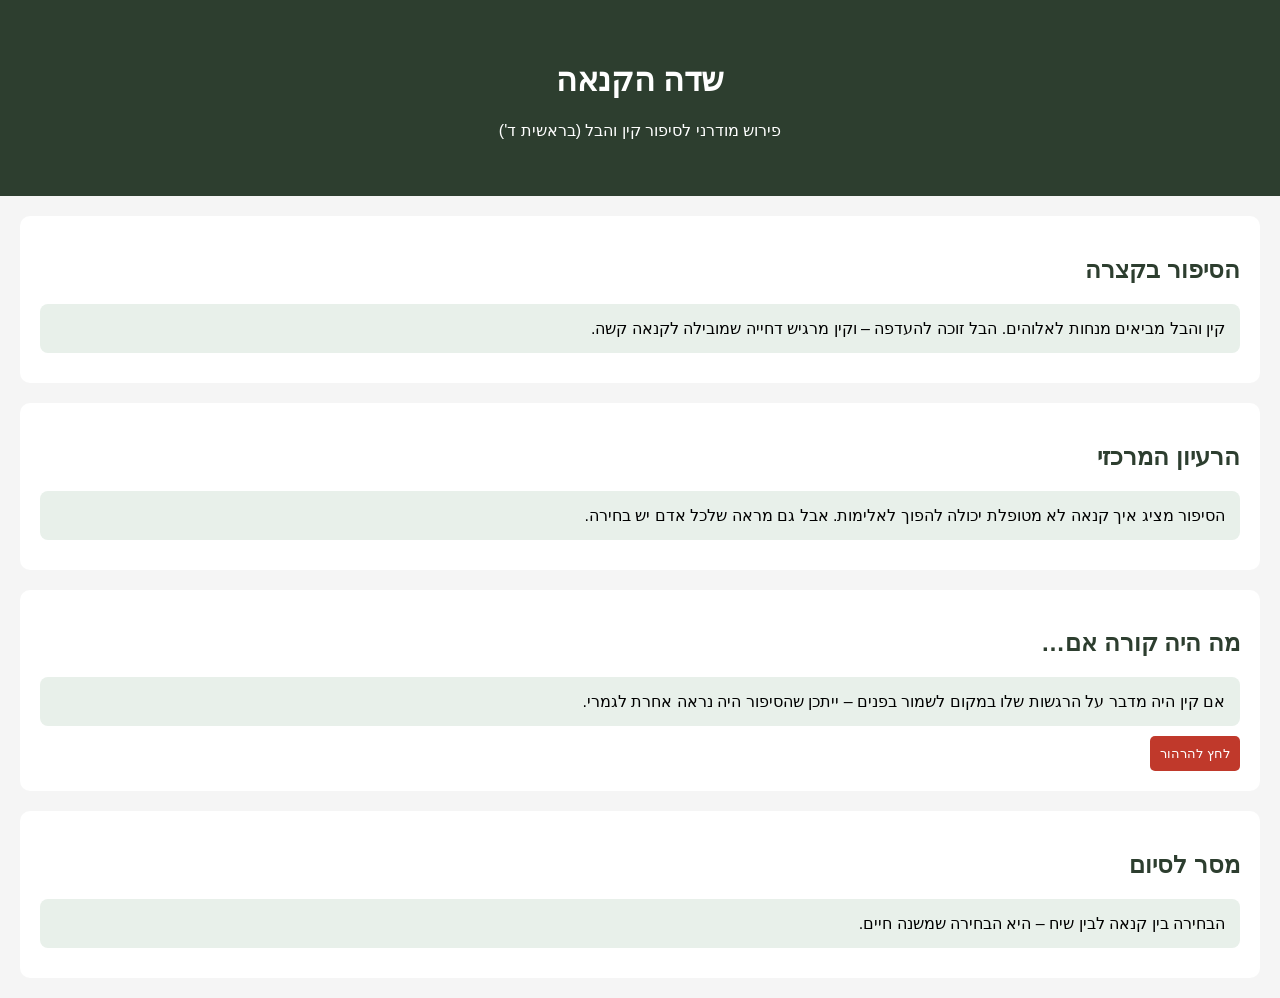
==== index.html @ 6ddc73ed "Updated index.html" ====
<!DOCTYPE html>
<html lang="he">
<head>
<meta charset="UTF-8">
<title>שדה הקנאה – קין והבל</title>

<style>
body {
    font-family: Arial;
    direction: rtl;
    margin: 0;
    background: #f5f5f5;
}

header {
    background: #2d3e2f;
    color: white;
    padding: 40px;
    text-align: center;
}

section {
    padding: 20px;
    margin: 20px;
    background: white;
    border-radius: 10px;
}

h2 {
    color: #2d3e2f;
}

.card {
    background: #e8f0ea;
    padding: 15px;
    margin: 10px 0;
    border-radius: 8px;
}

button {
    background: #c0392b;
    color: white;
    border: none;
    padding: 10px;
    cursor: pointer;
    border-radius: 5px;
}

button:hover {
    background: #922b21;
}
</style>

</head>

<body>

<header>
<h1>שדה הקנאה</h1>
<p>פירוש מודרני לסיפור קין והבל (בראשית ד')</p>
</header>

<section>
<h2>הסיפור בקצרה</h2>
<div class="card">
קין והבל מביאים מנחות לאלוהים.  
הבל זוכה להעדפה – וקין מרגיש דחייה שמובילה לקנאה קשה.
</div>
</section>

<section>
<h2>הרעיון המרכזי</h2>
<div class="card">
הסיפור מציג איך קנאה לא מטופלת יכולה להפוך לאלימות.  
אבל גם מראה שלכל אדם יש בחירה.
</div>
</section>

<section>
<h2>מה היה קורה אם…</h2>
<div class="card">
אם קין היה מדבר על הרגשות שלו במקום לשמור בפנים –  
ייתכן שהסיפור היה נראה אחרת לגמרי.
</div>

<button onclick="alert('לפעמים שינוי קטן ברגש משנה גורל שלם')">
לחץ להרהור
</button>
</section>

<section>
<h2>מסר לסיום</h2>
<div class="card">
הבחירה בין קנאה לבין שיח – היא הבחירה שמשנה חיים.
</div>
</section>

</body>
</html>
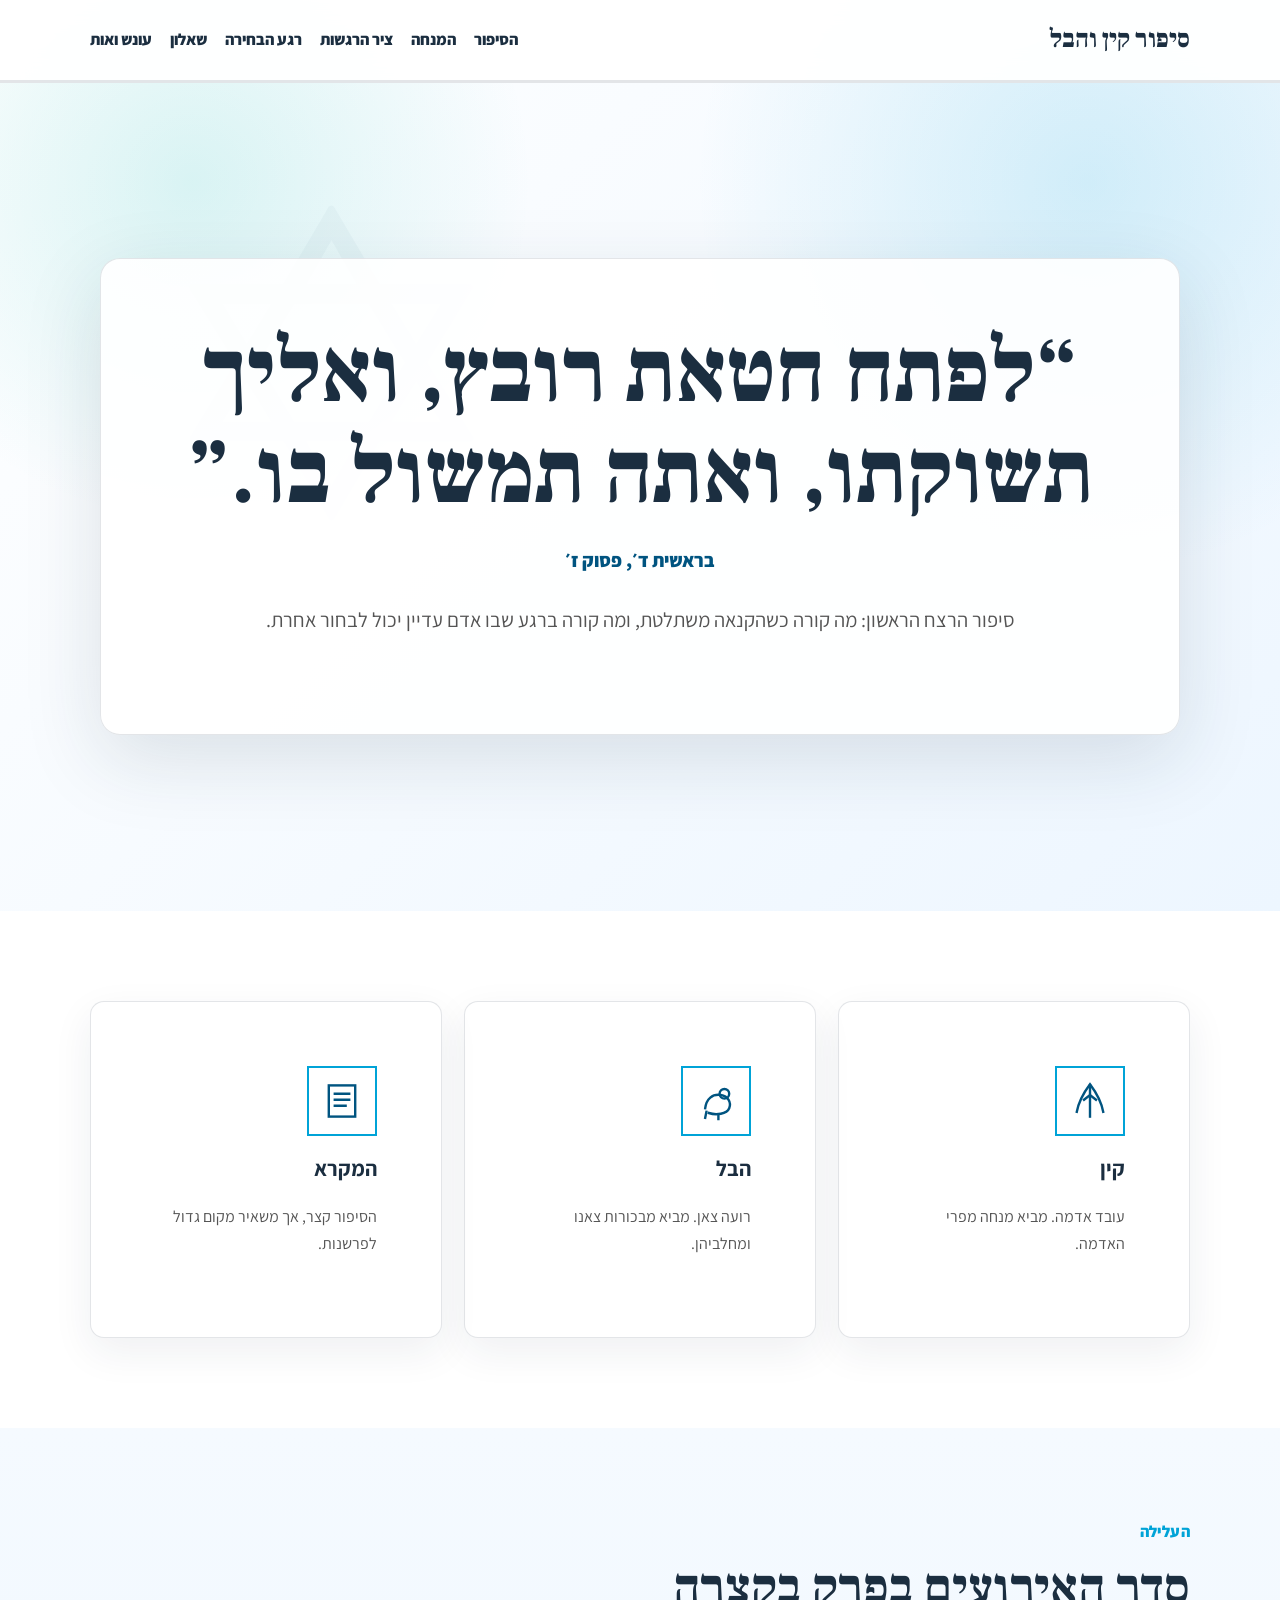
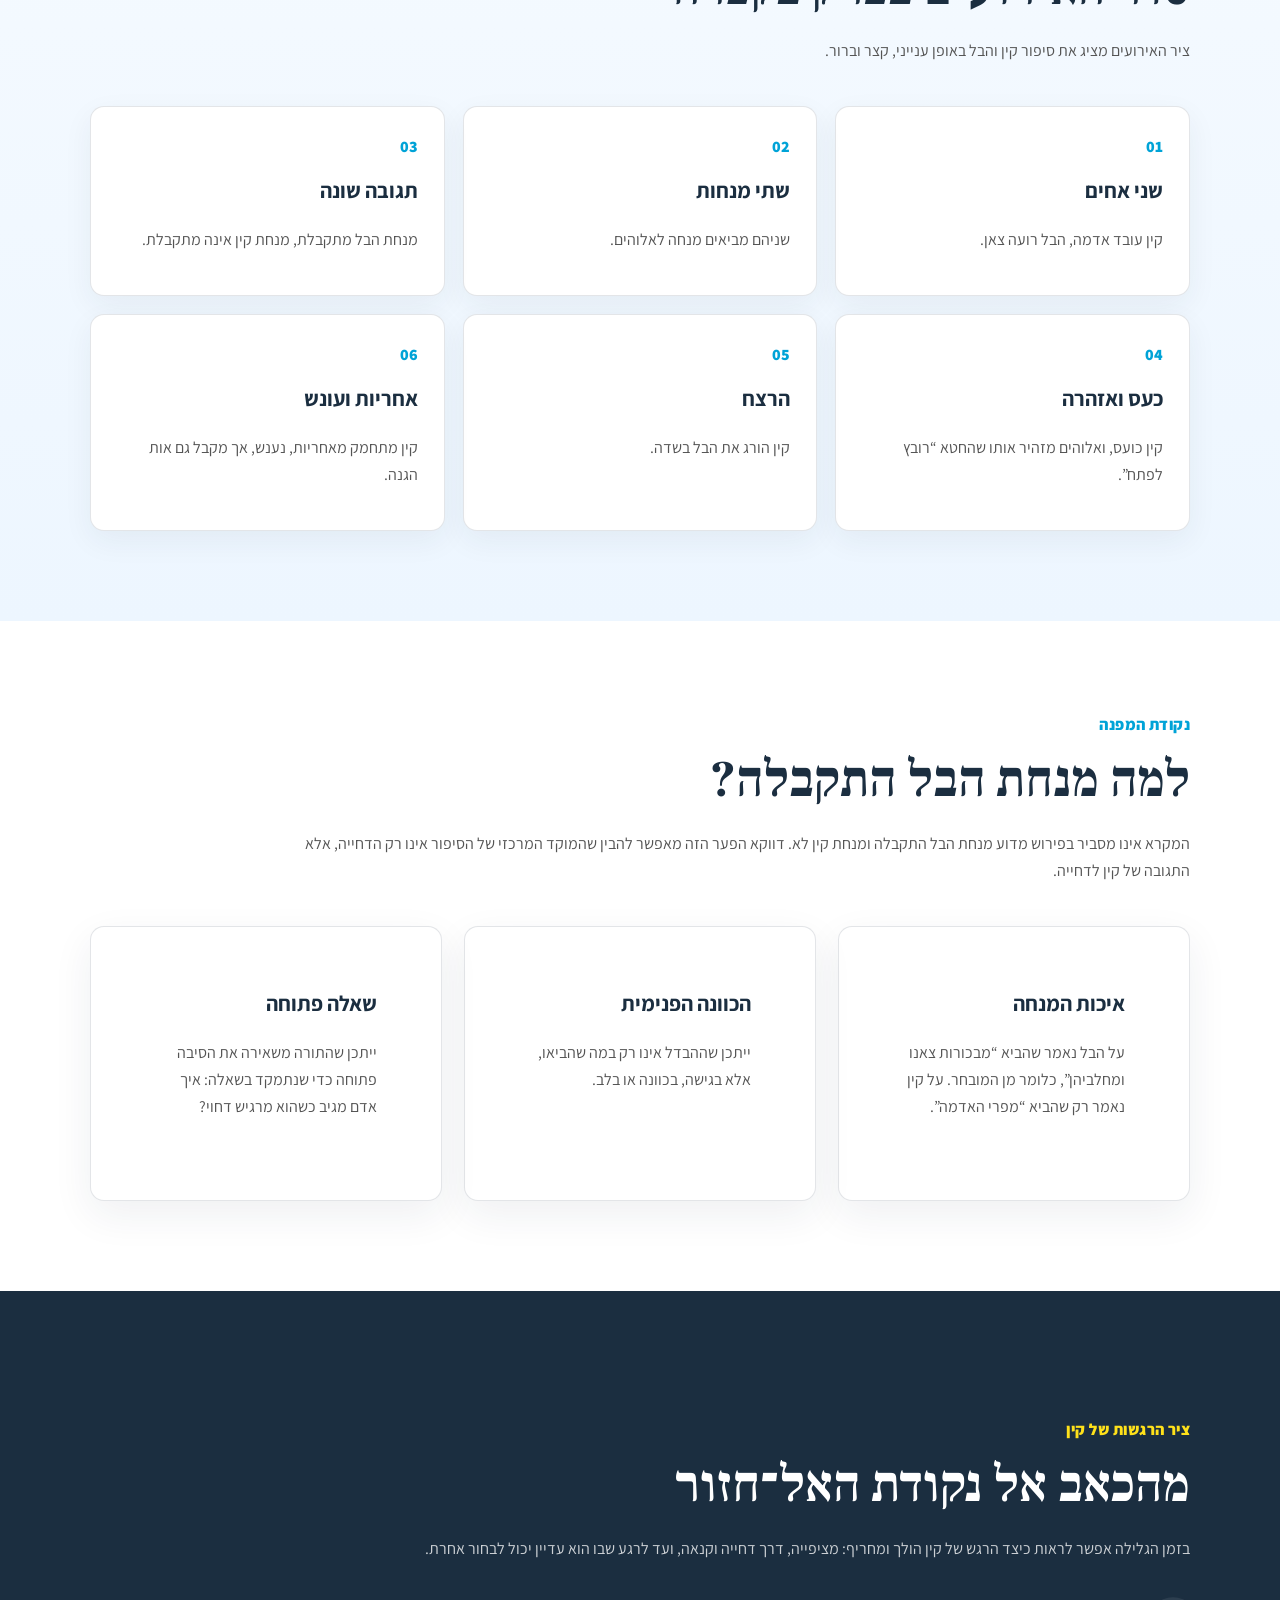
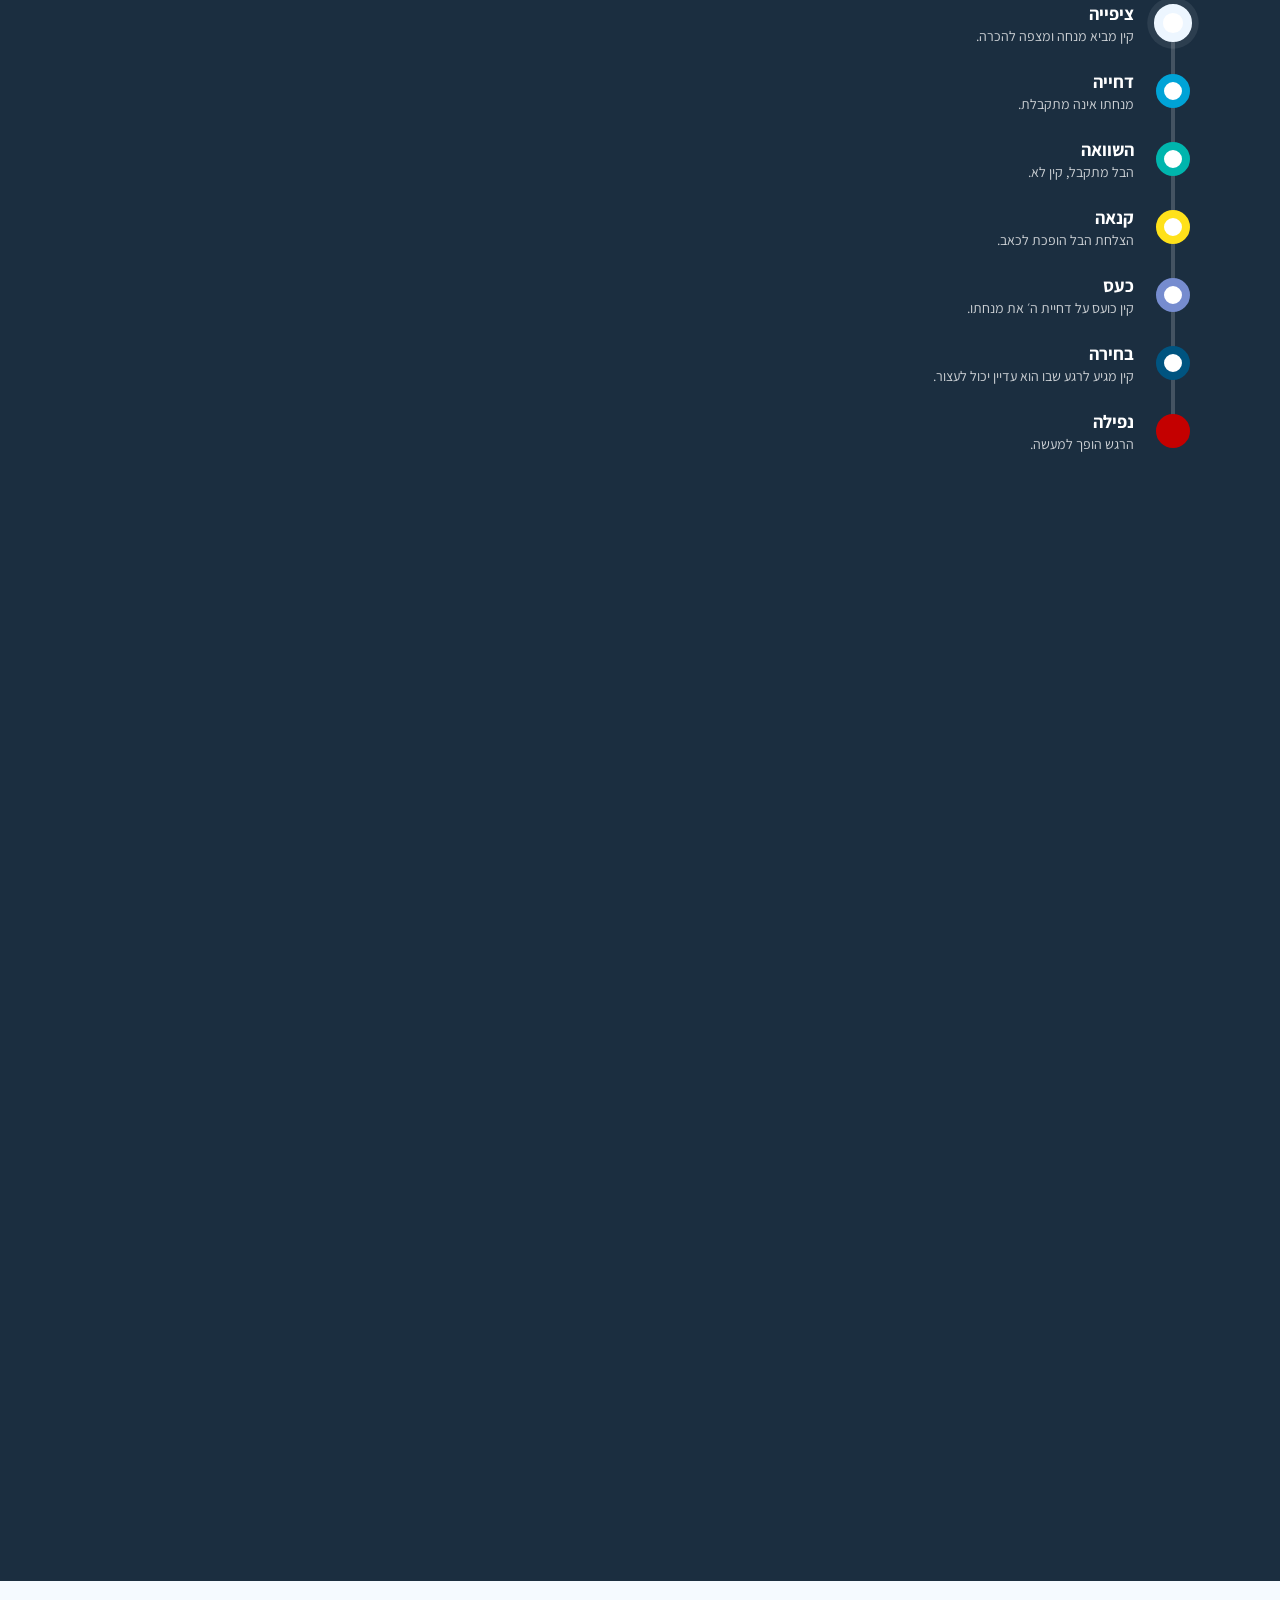
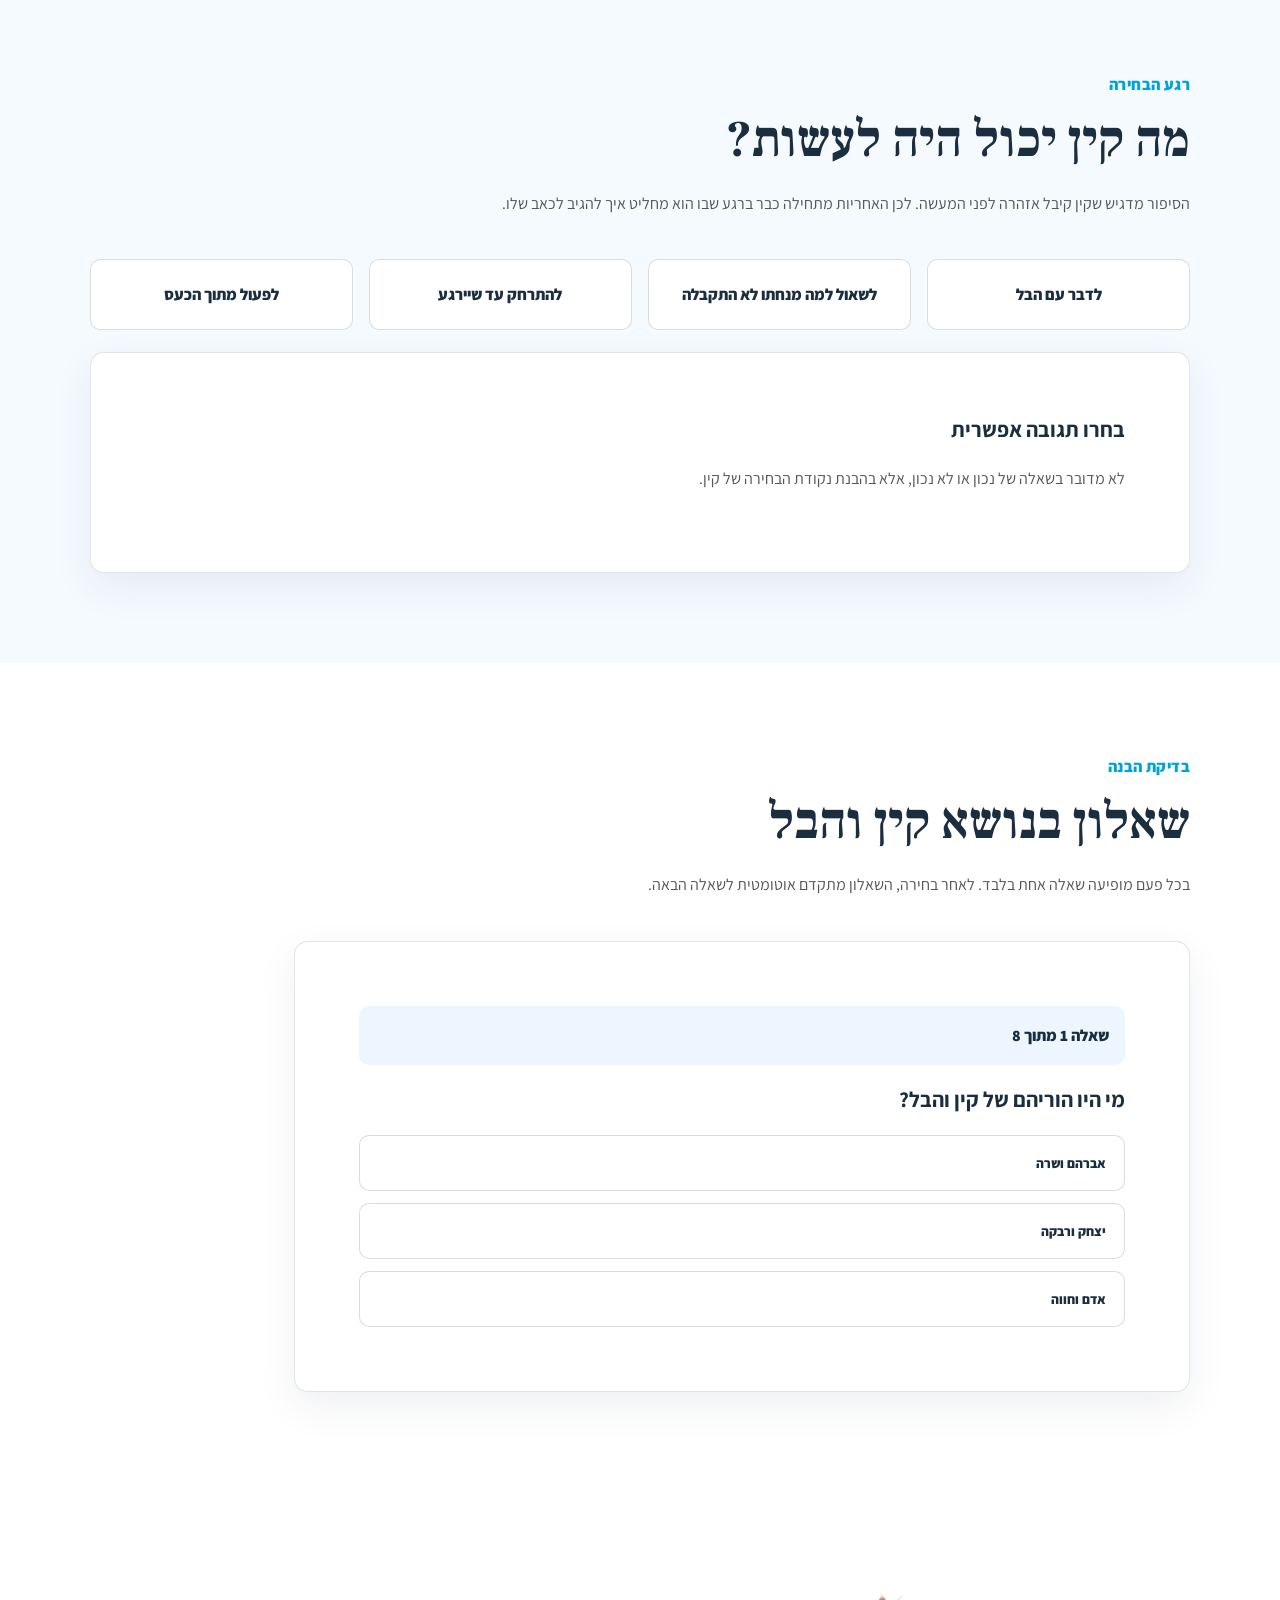
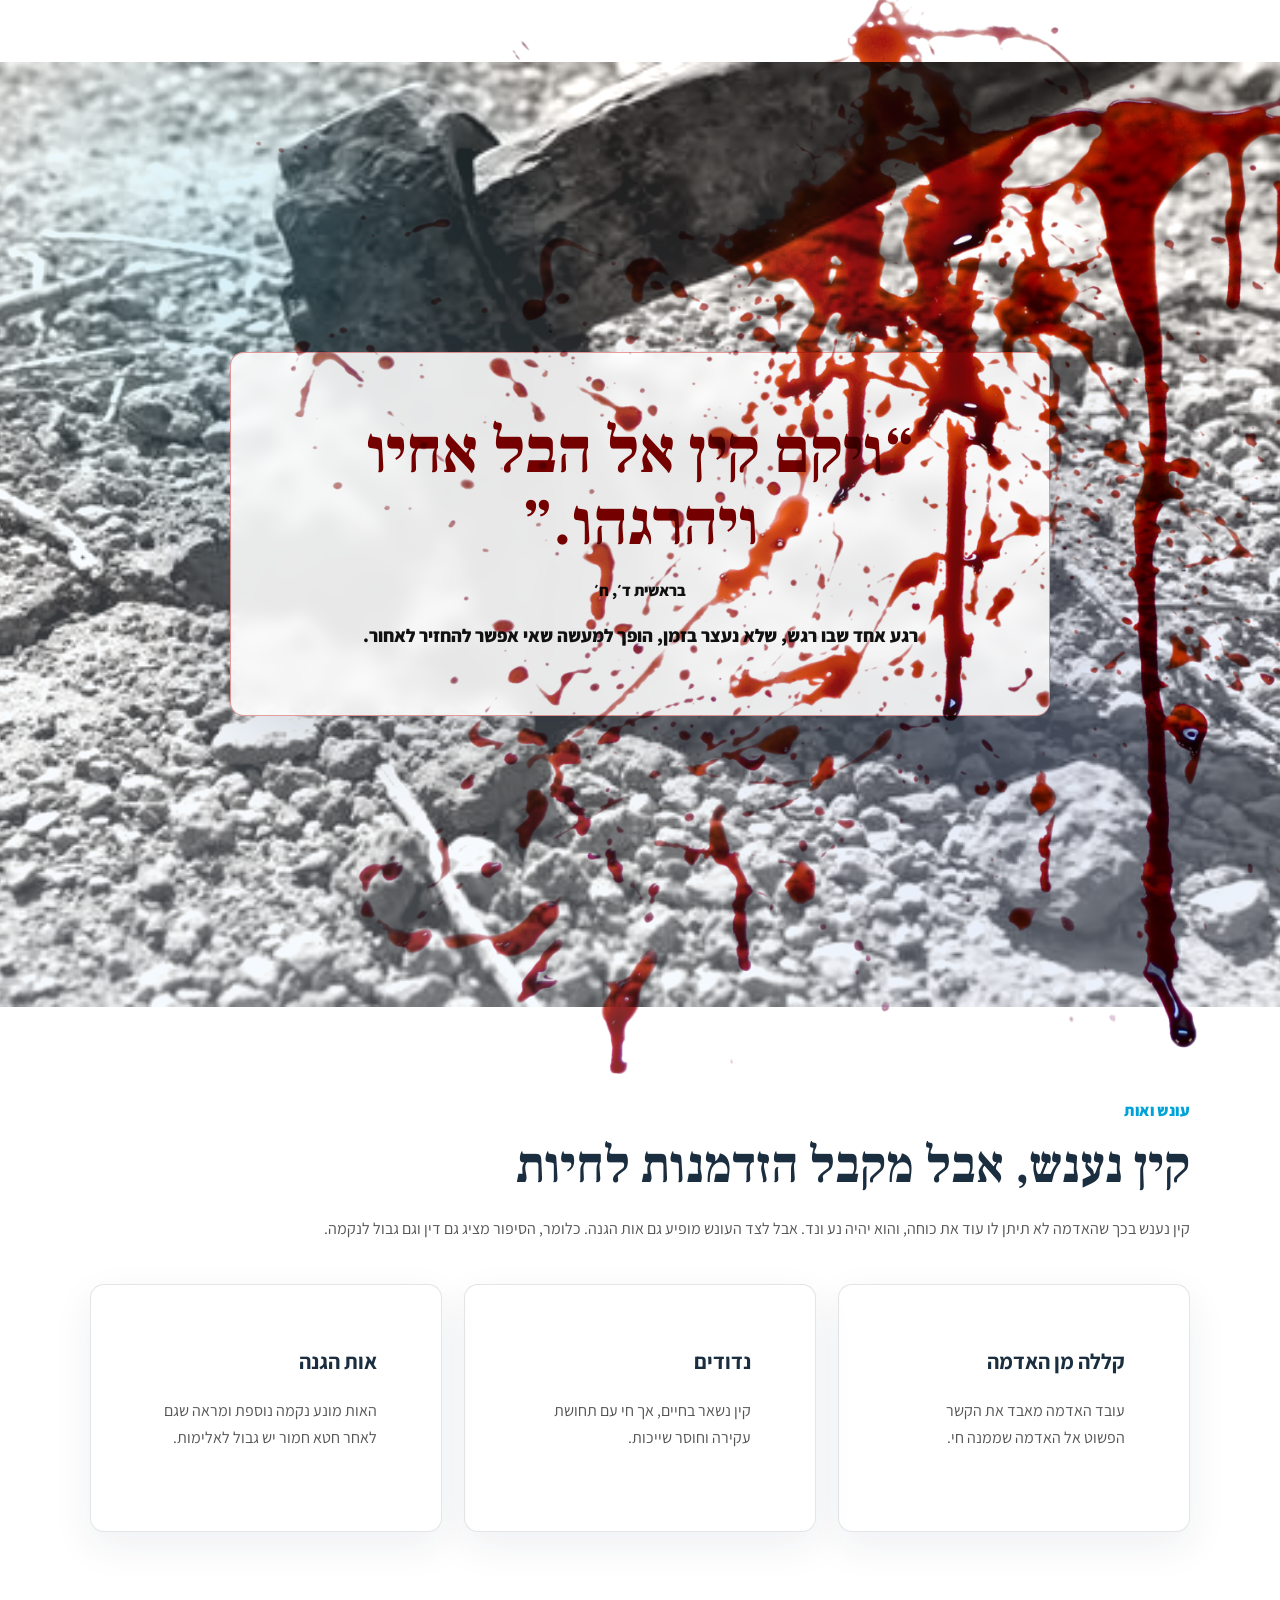
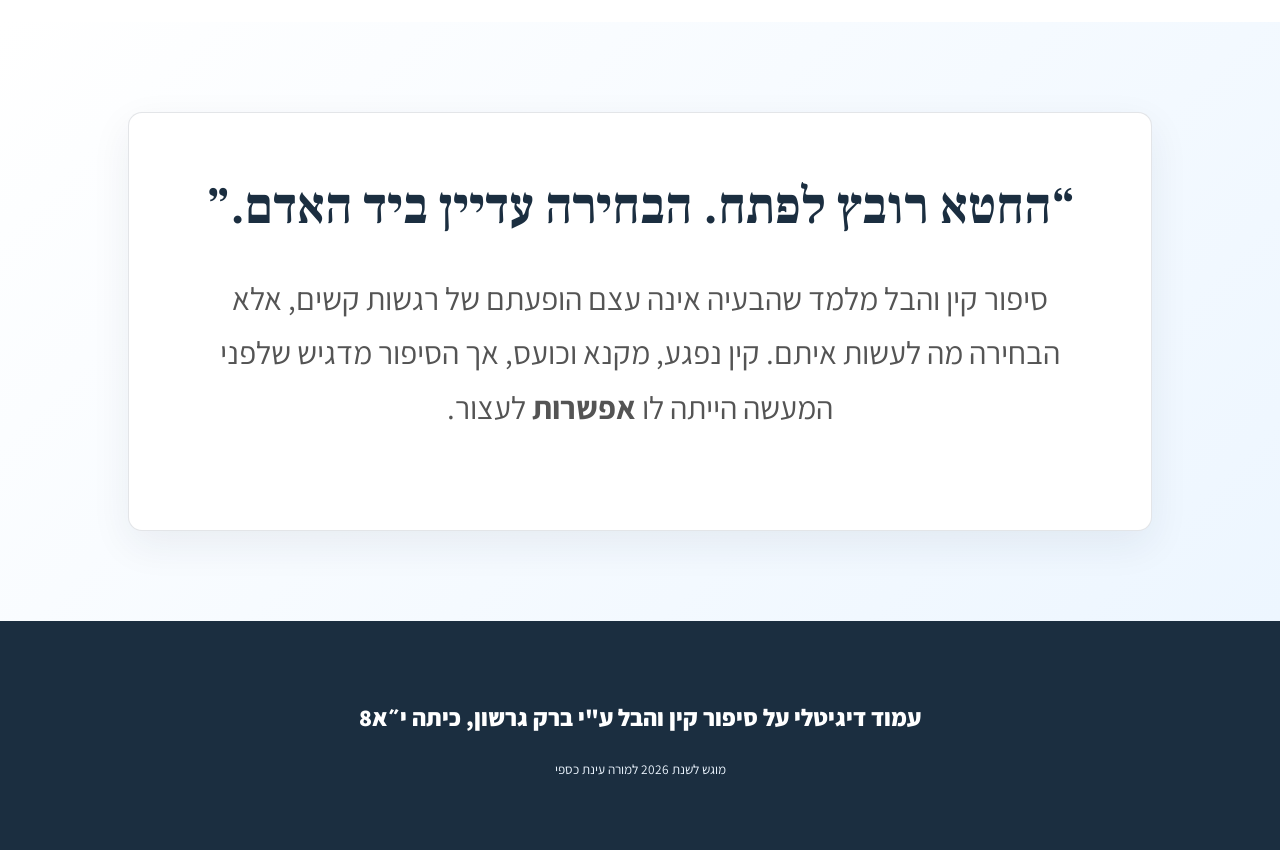
==== commit 67350b7a: "Add files via upload" ====
--- a/index.html
+++ b/index.html
@@ -1,99 +1,370 @@
-<!DOCTYPE html>
-<html lang="he">
-<head>
-<meta charset="UTF-8">
-<title>שדה הקנאה – קין והבל</title>
-
-<style>
-body {
-    font-family: Arial;
-    direction: rtl;
-    margin: 0;
-    background: #f5f5f5;
-}
-
-header {
-    background: #2d3e2f;
-    color: white;
-    padding: 40px;
-    text-align: center;
-}
-
-section {
-    padding: 20px;
-    margin: 20px;
-    background: white;
-    border-radius: 10px;
-}
-
-h2 {
-    color: #2d3e2f;
-}
-
-.card {
-    background: #e8f0ea;
-    padding: 15px;
-    margin: 10px 0;
-    border-radius: 8px;
-}
-
-button {
-    background: #c0392b;
-    color: white;
-    border: none;
-    padding: 10px;
-    cursor: pointer;
-    border-radius: 5px;
-}
-
-button:hover {
-    background: #922b21;
-}
-</style>
-
-</head>
-
-<body>
-
-<header>
-<h1>שדה הקנאה</h1>
-<p>פירוש מודרני לסיפור קין והבל (בראשית ד')</p>
-</header>
-
-<section>
-<h2>הסיפור בקצרה</h2>
-<div class="card">
-קין והבל מביאים מנחות לאלוהים.  
-הבל זוכה להעדפה – וקין מרגיש דחייה שמובילה לקנאה קשה.
-</div>
-</section>
-
-<section>
-<h2>הרעיון המרכזי</h2>
-<div class="card">
-הסיפור מציג איך קנאה לא מטופלת יכולה להפוך לאלימות.  
-אבל גם מראה שלכל אדם יש בחירה.
-</div>
-</section>
-
-<section>
-<h2>מה היה קורה אם…</h2>
-<div class="card">
-אם קין היה מדבר על הרגשות שלו במקום לשמור בפנים –  
-ייתכן שהסיפור היה נראה אחרת לגמרי.
-</div>
-
-<button onclick="alert('לפעמים שינוי קטן ברגש משנה גורל שלם')">
-לחץ להרהור
-</button>
-</section>
-
-<section>
-<h2>מסר לסיום</h2>
-<div class="card">
-הבחירה בין קנאה לבין שיח – היא הבחירה שמשנה חיים.
-</div>
-</section>
-
-</body>
-</html>
+<!DOCTYPE html>
+<html lang="he" dir="rtl">
+<head>
+  <meta charset="UTF-8" />
+  <meta name="viewport" content="width=device-width, initial-scale=1.0" />
+  <title>קין והבל | רגש, בחירה ואחריות</title>
+
+  <!-- Google Fonts -->
+  <link rel="preconnect" href="https://fonts.googleapis.com">
+  <link rel="preconnect" href="https://fonts.gstatic.com" crossorigin>
+  <link href="https://fonts.googleapis.com/css2?family=Assistant:wght@300;400;600;700;800;900&family=Frank+Ruhl+Libre:wght@500;700;900&display=swap" rel="stylesheet">
+
+  <link rel="stylesheet" href="style.css" />
+</head>
+
+<body>
+  <header class="site-header">
+    <nav class="nav">
+      <a href="#landing" class="logo">סיפור קין והבל</a>
+
+      <button class="menu-toggle" aria-label="פתיחת תפריט">☰</button>
+
+      <ul class="nav-links">
+        <li><a href="#events">הסיפור</a></li>
+        <li><a href="#offering">המנחה</a></li>
+        <li><a href="#emotion">ציר הרגשות</a></li>
+        <li><a href="#choice">רגע הבחירה</a></li>
+        <li><a href="#quiz">שאלון</a></li>
+        <li><a href="#punishment">עונש ואות</a></li>
+      </ul>
+    </nav>
+
+    <section id="landing" class="landing">
+      <div class="jewish-pattern pattern-one" aria-hidden="true">
+        <img src="/assets/img/star_of_david.svg" width="600" height="600" alt="">
+      </div>
+
+      <div class="landing-inner">
+        <blockquote class="main-quote">
+          “לפתח חטאת רובץ, ואליך תשוקתו, ואתה תמשול בו.”
+        </blockquote>
+
+        <p class="quote-source">בראשית ד׳, פסוק ז׳</p>
+
+        <p class="landing-text">
+          סיפור הרצח הראשון: מה קורה כשהקנאה משתלטת, ומה קורה ברגע שבו אדם עדיין יכול לבחור אחרת.
+        </p>
+      </div>
+    </section>
+  </header>
+
+  <main>
+    <section class="section context-section">
+      <div class="context-grid">
+        <article class="info-card">
+          <div class="icon-box">
+            <svg viewBox="0 0 80 80" aria-hidden="true">
+              <path d="M18 58 C22 36, 34 20, 40 12 C46 20, 58 36, 62 58" />
+              <path d="M40 14 L40 66" />
+              <path d="M30 38 L40 30 L50 38" />
+            </svg>
+          </div>
+          <h3>קין</h3>
+          <p>עובד אדמה. מביא מנחה מפרי האדמה.</p>
+        </article>
+
+        <article class="info-card">
+          <div class="icon-box">
+            <svg viewBox="0 0 80 80" aria-hidden="true">
+              <path d="M22 52 C24 36, 34 28, 48 30 C60 32, 66 42, 62 52 C58 62, 40 64, 28 60" />
+              <circle cx="54" cy="28" r="8" />
+              <path d="M24 58 L22 68 M44 62 L44 70" />
+            </svg>
+          </div>
+          <h3>הבל</h3>
+          <p>רועה צאן. מביא מבכורות צאנו ומחלביהן.</p>
+        </article>
+
+        <article class="info-card">
+          <div class="icon-box">
+            <svg viewBox="0 0 80 80" aria-hidden="true">
+              <rect x="18" y="14" width="44" height="52" />
+              <path d="M28 28 H52 M28 38 H52 M28 48 H46" />
+            </svg>
+          </div>
+          <h3>המקרא</h3>
+          <p>הסיפור קצר, אך משאיר מקום גדול לפרשנות.</p>
+        </article>
+      </div>
+    </section>
+
+    <section id="events" class="section events-section">
+      <div class="section-title">
+        <p class="eyebrow">העלילה</p>
+        <h2>סדר האירועים בפרק בקצרה</h2>
+        <p>
+          ציר האירועים מציג את סיפור קין והבל באופן ענייני, קצר וברור.
+        </p>
+      </div>
+
+      <div class="compact-events">
+        <article>
+          <span>01</span>
+          <div>
+            <h3>שני אחים</h3>
+            <p>קין עובד אדמה, הבל רועה צאן.</p>
+          </div>
+        </article>
+
+        <article>
+          <span>02</span>
+          <div>
+            <h3>שתי מנחות</h3>
+            <p>שניהם מביאים מנחה לאלוהים.</p>
+          </div>
+        </article>
+
+        <article>
+          <span>03</span>
+          <div>
+            <h3>תגובה שונה</h3>
+            <p>מנחת הבל מתקבלת, מנחת קין אינה מתקבלת.</p>
+          </div>
+        </article>
+
+        <article>
+          <span>04</span>
+          <div>
+            <h3>כעס ואזהרה</h3>
+            <p>קין כועס, ואלוהים מזהיר אותו שהחטא “רובץ לפתח”.</p>
+          </div>
+        </article>
+
+        <article>
+          <span>05</span>
+          <div>
+            <h3>הרצח</h3>
+            <p>קין הורג את הבל בשדה.</p>
+          </div>
+        </article>
+
+        <article>
+          <span>06</span>
+          <div>
+            <h3>אחריות ועונש</h3>
+            <p>קין מתחמק מאחריות, נענש, אך מקבל גם אות הגנה.</p>
+          </div>
+        </article>
+      </div>
+    </section>
+
+    <section id="offering" class="section offering-section">
+      <div class="section-title">
+        <p class="eyebrow">נקודת המפנה</p>
+        <h2>למה מנחת הבל התקבלה?</h2>
+        <p>
+          המקרא אינו מסביר בפירוש מדוע מנחת הבל התקבלה ומנחת קין לא. דווקא הפער הזה
+          מאפשר להבין שהמוקד המרכזי של הסיפור אינו רק הדחייה, אלא התגובה של קין לדחייה.
+        </p>
+      </div>
+
+      <div class="three-columns">
+        <article class="text-card">
+          <h3>איכות המנחה</h3>
+          <p>
+            על הבל נאמר שהביא “מבכורות צאנו ומחלביהן”, כלומר מן המובחר.
+            על קין נאמר רק שהביא “מפרי האדמה”.
+          </p>
+        </article>
+
+        <article class="text-card">
+          <h3>הכוונה הפנימית</h3>
+          <p>
+            ייתכן שההבדל אינו רק במה שהביאו, אלא בגישה, בכוונה או בלב.
+          </p>
+        </article>
+
+        <article class="text-card">
+          <h3>שאלה פתוחה</h3>
+          <p>
+            ייתכן שהתורה משאירה את הסיבה פתוחה כדי שנתמקד בשאלה:
+            איך אדם מגיב כשהוא מרגיש דחוי?
+          </p>
+        </article>
+      </div>
+    </section>
+
+    <section id="emotion" class="emotion-section">
+      <div class="emotion-sticky">
+        <div class="section-title">
+          <p class="eyebrow">ציר הרגשות של קין</p>
+          <h2>מהכאב אל נקודת האל־חזור</h2>
+          <p>
+            בזמן הגלילה אפשר לראות כיצד הרגש של קין הולך ומחריף:
+            מציפייה, דרך דחייה וקנאה, ועד לרגע שבו הוא עדיין יכול לבחור אחרת.
+          </p>
+        </div>
+
+        <div class="emotion-scroll-line">
+          <div class="emotion-line-base"></div>
+          <div id="emotionLineFill" class="emotion-line-fill"></div>
+
+          <article class="emotion-step calm">
+            <span class="emotion-dot"></span>
+            <div class="emotion-text">
+              <h3>ציפייה</h3>
+              <p>קין מביא מנחה ומצפה להכרה.</p>
+            </div>
+          </article>
+
+          <article class="emotion-step blue">
+            <span class="emotion-dot"></span>
+            <div class="emotion-text">
+              <h3>דחייה</h3>
+              <p>מנחתו אינה מתקבלת.</p>
+            </div>
+          </article>
+
+          <article class="emotion-step teal">
+            <span class="emotion-dot"></span>
+            <div class="emotion-text">
+              <h3>השוואה</h3>
+              <p>הבל מתקבל, קין לא.</p>
+            </div>
+          </article>
+
+          <article class="emotion-step yellow">
+            <span class="emotion-dot"></span>
+            <div class="emotion-text">
+              <h3>קנאה</h3>
+              <p>הצלחת הבל הופכת לכאב.</p>
+            </div>
+          </article>
+
+          <article class="emotion-step purple">
+            <span class="emotion-dot"></span>
+            <div class="emotion-text">
+              <h3>כעס</h3>
+              <p>קין כועס על דחיית ה׳ את מנחתו.</p>
+            </div>
+          </article>
+
+          <article class="emotion-step navy">
+            <span class="emotion-dot"></span>
+            <div class="emotion-text">
+              <h3>בחירה</h3>
+              <p>קין מגיע לרגע שבו הוא עדיין יכול לעצור.</p>
+            </div>
+          </article>
+
+          <article class="emotion-step danger">
+            <span class="emotion-dot"></span>
+            <div class="emotion-text">
+              <h3>נפילה</h3>
+              <p>הרגש הופך למעשה.</p>
+            </div>
+          </article>
+        </div>
+      </div>
+    </section>
+
+    <section id="choice" class="section choice-section">
+      <div class="section-title">
+        <p class="eyebrow">רגע הבחירה</p>
+        <h2>מה קין יכול היה לעשות?</h2>
+        <p>
+          הסיפור מדגיש שקין קיבל אזהרה לפני המעשה. לכן האחריות מתחילה כבר ברגע שבו
+          הוא מחליט איך להגיב לכאב שלו.
+        </p>
+      </div>
+
+      <div class="choice-clean">
+        <button class="choice-option" data-choice="talk">לדבר עם הבל</button>
+        <button class="choice-option" data-choice="ask">לשאול למה מנחתו לא התקבלה</button>
+        <button class="choice-option" data-choice="pause">להתרחק עד שיירגע</button>
+        <button class="choice-option danger-choice" data-choice="anger">לפעול מתוך הכעס</button>
+      </div>
+
+      <div id="choiceOutput" class="choice-output">
+        <h3>בחרו תגובה אפשרית</h3>
+        <p>לא מדובר בשאלה של נכון או לא נכון, אלא בהבנת נקודת הבחירה של קין.</p>
+      </div>
+    </section>
+
+    <section id="quiz" class="section quiz-section">
+      <div class="section-title">
+        <p class="eyebrow">בדיקת הבנה</p>
+        <h2>שאלון בנושא קין והבל</h2>
+        <p>
+          בכל פעם מופיעה שאלה אחת בלבד. לאחר בחירה, השאלון מתקדם אוטומטית לשאלה הבאה.
+        </p>
+      </div>
+
+      <div class="quiz-box">
+        <div class="quiz-progress">
+          <span id="quizCounter">שאלה 1 מתוך 8</span>
+        </div>
+
+        <h3 id="quizQuestion"></h3>
+
+        <div id="quizAnswers" class="quiz-answers"></div>
+
+        <div id="quizFinal" class="quiz-final hidden">
+          <h3>התוצאה שלך</h3>
+          <p id="quizScoreText"></p>
+          <button id="resetQuiz" class="btn primary">אפס שאלון</button>
+        </div>
+      </div>
+    </section>
+
+    <section id="murder" class="murder-section">
+      <img class="blood-overlay" src="assets/img/blood.png" alt="" aria-hidden="true">
+
+      <div class="murder-popup">
+        <blockquote>“ויקם קין אל הבל אחיו ויהרגהו.”</blockquote>
+        <p>בראשית ד׳, ח׳</p>
+        <small>
+          רגע אחד שבו רגש, שלא נעצר בזמן, הופך למעשה שאי אפשר להחזיר לאחור.
+        </small>
+      </div>
+    </section>
+
+    <section id="punishment" class="section punishment-section">
+      <div class="section-title">
+        <p class="eyebrow">עונש ואות</p>
+        <h2>קין נענש, אבל מקבל הזדמנות לחיות</h2>
+        <p>
+          קין נענש בכך שהאדמה לא תיתן לו עוד את כוחה, והוא יהיה נע ונד.
+          אבל לצד העונש מופיע גם אות הגנה. כלומר, הסיפור מציג גם דין וגם גבול לנקמה.
+        </p>
+      </div>
+
+      <div class="three-columns">
+        <article class="text-card">
+          <h3>קללה מן האדמה</h3>
+          <p>עובד האדמה מאבד את הקשר הפשוט אל האדמה שממנה חי.</p>
+        </article>
+
+        <article class="text-card">
+          <h3>נדודים</h3>
+          <p>קין נשאר בחיים, אך חי עם תחושת עקירה וחוסר שייכות.</p>
+        </article>
+
+        <article class="text-card">
+          <h3>אות הגנה</h3>
+          <p>האות מונע נקמה נוספת ומראה שגם לאחר חטא חמור יש גבול לאלימות.</p>
+        </article>
+      </div>
+    </section>
+
+    <section id="summary" class="section summary-section">
+      <div class="summary-card">
+        <h2>“החטא רובץ לפתח. הבחירה עדיין ביד האדם.”</h2>
+        <p>
+          סיפור קין והבל מלמד שהבעיה אינה עצם הופעתם של רגשות קשים,
+          אלא הבחירה מה לעשות איתם. קין נפגע, מקנא וכועס, אך הסיפור מדגיש
+          שלפני המעשה הייתה לו <b>אפשרות</b> לעצור.
+        </p>
+      </div>
+    </section>
+
+    <section class="credits-section">
+      <p>עמוד דיגיטלי על סיפור קין והבל ע"י ברק גרשון, כיתה י״א8</p>
+      <small>מוגש לשנת 2026 למורה עינת כספי</small>
+    </section>
+  </main>
+
+  <script src="script.js"></script>
+</body>
+</html>
--- a/style.css
+++ b/style.css
@@ -0,0 +1,770 @@
+  * {
+    box-sizing: border-box;
+  }
+
+  :root {
+    --dark-navy: #1B2E40;
+    --medium-blue: #005480;
+    --light-blue: #00A3D7;
+    --dark-gray: #545454;
+    --yellow: #FFE11A;
+    --teal: #00B5AD;
+    --light-gray: #B8B8B0;
+    --purple: #768CCF;
+    --very-light-blue: #edf6ff;
+    --white: #FFFFFF;
+    --soft-bg: #F5FAFF;
+    --blood: #C40000;
+    --blood-dark: #750000;
+    --black: #111111;
+  }
+
+  html {
+    scroll-behavior: smooth;
+  }
+
+  body {
+    margin: 0;
+    font-family: "Assistant", Arial, sans-serif;
+    background: var(--soft-bg);
+    color: var(--dark-gray);
+    line-height: 1.7;
+    overflow-x: hidden;
+  }
+
+  a {
+    color: inherit;
+    text-decoration: none;
+  }
+
+  button {
+    font-family: inherit;
+  }
+
+  .site-header {
+    min-height: 100vh;
+    background:
+      radial-gradient(circle at 15% 20%, rgba(0, 181, 173, 0.14), transparent 26%),
+      radial-gradient(circle at 85% 20%, rgba(0, 163, 215, 0.15), transparent 30%),
+      linear-gradient(135deg, #ffffff 0%, var(--very-light-blue) 100%);
+  }
+
+  .nav {
+    position: sticky;
+    top: 0;
+    z-index: 100;
+    padding: 18px 7%;
+    background: rgba(255, 255, 255, 0.94);
+    border-bottom: 3px solid rgba(27, 46, 64, 0.12);
+    backdrop-filter: blur(14px);
+    display: flex;
+    align-items: center;
+    justify-content: space-between;
+  }
+
+  .logo {
+    font-family: "Frank Ruhl Libre", serif;
+    font-size: 1.6rem;
+    font-weight: 900;
+    color: var(--dark-navy);
+  }
+
+  .nav-links {
+    list-style: none;
+    display: flex;
+    gap: 18px;
+    padding: 0;
+    margin: 0;
+  }
+
+  .nav-links a {
+    font-weight: 900;
+    color: var(--dark-navy);
+  }
+
+  .nav-links a:hover {
+    color: var(--light-blue);
+  }
+
+  .menu-toggle {
+    display: none;
+    border: 0;
+    background: transparent;
+    font-size: 1.7rem;
+    color: var(--dark-navy);
+    cursor: pointer;
+  }
+
+  .landing {
+    position: relative;
+    min-height: calc(100vh - 72px);
+    display: grid;
+    place-items: center;
+    padding: 80px 7%;
+    overflow: hidden;
+  }
+
+  .jewish-pattern {
+    position: absolute;
+    opacity: 0.06;
+    width: 420px;
+    height: 420px;
+    transform: translate(200px, 0);
+    color: var(--dark-navy);
+  }
+
+  .jewish-pattern img,
+  .jewish-pattern svg {
+    width: 100%;
+    height: 100%;
+    object-fit: contain;
+    fill: currentColor;
+  }
+
+  .pattern-one {
+    left: -80px;
+    top: 70px;
+  }
+
+  .landing-inner {
+    position: relative;
+    z-index: 2;
+    max-width: 1080px;
+    padding: 64px;
+    background: rgba(255, 255, 255, 0.9);
+    border: 1px solid rgba(27, 46, 64, 0.12);
+    box-shadow: 0 24px 80px rgba(27, 46, 64, 0.13);
+    text-align: center;
+    border-radius: 20px;
+  }
+
+  .eyebrow {
+    margin: 0 0 12px;
+    color: var(--light-blue);
+    font-weight: 900;
+    letter-spacing: 0.03em;
+  }
+
+  .main-quote {
+    margin: 0;
+    font-family: "Frank Ruhl Libre", serif;
+    font-size: clamp(2.7rem, 7vw, 6.2rem);
+    line-height: 1.12;
+    font-weight: 900;
+    color: var(--dark-navy);
+  }
+
+  .quote-source {
+    margin: 20px 0 26px;
+    color: var(--medium-blue);
+    font-weight: 900;
+    font-size: 1.2rem;
+  }
+
+  .landing-text {
+    max-width: 760px;
+    margin: 0 auto 32px;
+    font-size: 1.28rem;
+  }
+
+  .btn {
+    border: 2px solid transparent;
+    padding: 13px 26px;
+    font-weight: 900;
+    font-size: 1rem;
+    cursor: pointer;
+    transition: 0.2s ease;
+  }
+
+  .btn:hover {
+    transform: translateY(-2px);
+    box-shadow: 0 10px 24px rgba(27, 46, 64, 0.16);
+  }
+
+  .primary {
+    background: var(--dark-navy);
+    color: white;
+  }
+
+  .section {
+    padding: 90px 7%;
+  }
+
+  .section-title {
+    max-width: 900px;
+    margin-bottom: 42px;
+  }
+
+  h1,
+  h2,
+  h3 {
+    margin-top: 0;
+    line-height: 1.2;
+  }
+
+  h2 {
+    font-family: "Frank Ruhl Libre", serif;
+    color: var(--dark-navy);
+    font-size: clamp(2rem, 4vw, 3.5rem);
+    margin-bottom: 18px;
+  }
+
+  h3 {
+    color: var(--dark-navy);
+    font-size: 1.35rem;
+  }
+
+  .context-section,
+  .offering-section,
+  .quiz-section,
+  .punishment-section {
+    background: var(--white);
+  }
+
+  .context-grid,
+  .three-columns {
+    display: grid;
+    grid-template-columns: repeat(3, 1fr);
+    gap: 22px;
+  }
+
+  .info-card,
+  .text-card,
+  .choice-output,
+  .quiz-box,
+  .summary-card {
+    background: var(--white);
+    border: 1px solid rgba(27, 46, 64, 0.12);
+    box-shadow: 0 14px 40px rgba(27, 46, 64, 0.07);
+    padding: 5svw;
+    border-radius: 14px;
+  }
+
+  .icon-box {
+    width: 70px;
+    height: 70px;
+    border: 2px solid var(--light-blue);
+    margin-bottom: 20px;
+    display: grid;
+    place-items: center;
+  }
+
+  .icon-box svg {
+    width: 48px;
+    height: 48px;
+    fill: none;
+    stroke: var(--medium-blue);
+    stroke-width: 4;
+    stroke-linecap: square;
+    stroke-linejoin: miter;
+  }
+
+  .events-section {
+    background: linear-gradient(180deg, var(--soft-bg), var(--very-light-blue));
+  }
+
+  .compact-events {
+    display: grid;
+    grid-template-columns: repeat(3, 1fr);
+    gap: 18px;
+  }
+
+  .compact-events article {
+    background: white;
+    padding: 26px;
+    border: 1px solid rgba(27, 46, 64, 0.12);
+    box-shadow: 0 10px 30px rgba(27, 46, 64, 0.06);
+    border-radius: 14px;
+  }
+
+  .compact-events span {
+    display: inline-block;
+    margin-bottom: 18px;
+    font-weight: 900;
+    color: var(--light-blue);
+  }
+
+  .emotion-section {
+    position: relative;
+    min-height: 210vh;
+    background: var(--dark-navy);
+    color: white;
+    padding: 0 7%;
+  }
+
+  .emotion-sticky {
+    position: sticky;
+    top: 0;
+    height: 100vh;
+    display: grid;
+    align-content: center;
+    padding: 36px 0;
+  }
+
+  .emotion-section h2,
+  .emotion-section h3 {
+    color: white;
+  }
+
+  .emotion-section .eyebrow {
+    color: var(--yellow);
+  }
+
+  .emotion-section .section-title {
+    max-width: 860px;
+    margin: 0 0 28px auto;
+    text-align: right;
+  }
+
+  .emotion-section .section-title p:last-child {
+    color: rgba(255, 255, 255, 0.78);
+  }
+
+  .emotion-scroll-line {
+    position: relative;
+    width: min(760px, 100%);
+    margin: 0 0 0 auto;
+    display: grid;
+    gap: 16px;
+    padding: 0;
+    --emotion-line-top: 17px;
+    --emotion-line-height: 0px;
+  }
+
+  .emotion-line-base,
+  .emotion-line-fill {
+    position: absolute;
+    top: var(--emotion-line-top);
+    right: 15px;
+    width: 4px;
+    height: var(--emotion-line-height);
+    border-radius: 999px;
+  }
+
+  .emotion-line-base {
+    background: rgba(255, 255, 255, 0.18);
+  }
+
+  .emotion-line-fill {
+    height: 0;
+    background: linear-gradient(
+      180deg,
+      var(--very-light-blue),
+      var(--light-blue),
+      var(--teal),
+      var(--yellow),
+      var(--purple),
+      var(--medium-blue),
+      var(--blood)
+    );
+    transition: height 0.12s linear;
+  }
+
+  .emotion-step {
+    position: relative;
+    display: grid;
+    grid-template-columns: 34px 1fr;
+    column-gap: 22px;
+    align-items: start;
+    min-height: 52px;
+    opacity: 0.35;
+    transform: translateY(8px);
+    transition:
+      opacity 0.25s ease,
+      transform 0.25s ease;
+    text-align: right;
+  }
+
+  .emotion-step.active {
+    opacity: 1;
+    transform: translateY(0);
+  }
+
+  .emotion-dot {
+    grid-column: 1;
+    position: relative;
+    z-index: 2;
+    display: block;
+    width: 34px;
+    height: 34px;
+    margin: 0;
+    background: white;
+    border: 8px solid var(--very-light-blue);
+    border-radius: 50%;
+    transition:
+      transform 0.25s ease,
+      box-shadow 0.25s ease;
+  }
+
+  .emotion-step.active .emotion-dot {
+    transform: scale(1.12);
+    box-shadow: 0 0 0 6px rgba(255, 255, 255, 0.08);
+  }
+
+  .emotion-text {
+    grid-column: 2;
+  }
+
+  .emotion-step h3 {
+    margin: -3px 0 2px;
+    font-size: 1.14rem;
+    line-height: 1.2;
+    text-align: right;
+  }
+
+  .emotion-step p {
+    margin: 0;
+    max-width: 520px;
+    color: rgba(255, 255, 255, 0.78);
+    font-size: 0.88rem;
+    line-height: 1.35;
+    text-align: right;
+  }
+
+  .emotion-step.calm .emotion-dot {
+    border-color: var(--very-light-blue);
+  }
+
+  .emotion-step.blue .emotion-dot {
+    border-color: var(--light-blue);
+  }
+
+  .emotion-step.teal .emotion-dot {
+    border-color: var(--teal);
+  }
+
+  .emotion-step.yellow .emotion-dot {
+    border-color: var(--yellow);
+  }
+
+  .emotion-step.purple .emotion-dot {
+    border-color: var(--purple);
+  }
+
+  .emotion-step.navy .emotion-dot {
+    border-color: var(--medium-blue);
+  }
+
+  .emotion-step.danger .emotion-dot {
+    border-color: var(--blood);
+    background: var(--blood);
+  }
+
+  .choice-section {
+    background: var(--soft-bg);
+  }
+
+  .choice-clean {
+    display: grid;
+    grid-template-columns: repeat(4, 1fr);
+    gap: 16px;
+    margin-bottom: 22px;
+  }
+
+  .choice-option {
+    background: white;
+    color: var(--dark-navy);
+    border: 1px solid rgba(27, 46, 64, 0.16);
+    padding: 24px;
+    font-size: 1rem;
+    font-weight: 900;
+    cursor: pointer;
+    transition: 0.2s ease;
+    border-radius: 10px;
+  }
+
+  .choice-option:hover,
+  .choice-option.active {
+    background: var(--very-light-blue);
+    border-color: var(--light-blue);
+  }
+
+  .danger-choice:hover,
+  .danger-choice.active {
+    background: rgba(196, 0, 0, 0.12);
+    border-color: var(--blood);
+  }
+
+  .quiz-box {
+    max-width: 70svw;
+    margin-bottom: 20svh;
+  }
+
+  .quiz-progress {
+    background: var(--very-light-blue);
+    color: var(--dark-navy);
+    padding: 16px;
+    font-weight: 900;
+    margin-bottom: 22px;
+    border-radius: 10px;
+  }
+
+  .quiz-answers {
+    display: grid;
+    gap: 12px;
+    margin-top: 22px;
+  }
+
+  .quiz-answer {
+    border: 1px solid rgba(27, 46, 64, 0.16);
+    background: white;
+    color: var(--dark-navy);
+    padding: 18px;
+    text-align: right;
+    font-weight: 900;
+    cursor: pointer;
+    transition: 0.2s ease;
+    border-radius: 10px;
+  }
+
+  .quiz-answer:hover {
+    background: var(--very-light-blue);
+    border-color: var(--light-blue);
+  }
+
+  .quiz-final {
+    margin-top: 26px;
+    padding: 24px;
+    background: var(--very-light-blue);
+    border: 1px solid var(--light-blue);
+    border-radius: 10px;
+  }
+
+  .hidden {
+    display: none;
+  }
+
+  .murder-section {
+    position: relative;
+    min-height: 105vh;
+    isolation: isolate;
+    display: grid;
+    place-items: center;
+    padding: 100px 7%;
+    background:
+      linear-gradient(180deg, rgba(255,255,255,0.92) 0%, rgba(222,238,255,0.72) 42%, rgba(255,255,255,0.96) 100%),
+      linear-gradient(90deg, rgba(27,46,64,0.16), rgba(0,163,215,0.10)),
+      url("assets/img/hoe.png") center / cover no-repeat;
+  }
+
+  .murder-section::before {
+    content: "";
+    position: absolute;
+    inset: 0;
+    z-index: -3;
+    background:
+      url("assets/img/hoe.jpg") center / cover no-repeat;
+    filter: grayscale(90%) contrast(1.08) brightness(1.15);
+  }
+
+  .murder-section::after {
+    content: "";
+    position: absolute;
+    inset: 0;
+    z-index: -2;
+    background:
+      radial-gradient(circle at 18% 20%, rgba(0, 163, 215, 0.16), transparent 28%),
+      radial-gradient(circle at 82% 72%, rgba(118, 140, 207, 0.18), transparent 34%),
+      linear-gradient(180deg, rgba(255,255,255,0.10), rgba(222,238,255,0.32));
+  }
+
+  .blood-overlay {
+    position: absolute;
+    z-index: 3;
+    width: 120vw;
+    height: 120vh;
+    left: 20svw;
+    mix-blend-mode: multiply;
+    pointer-events: none;
+    mask-image: linear-gradient(
+      to left,
+      black,
+      black,
+      rgba(0, 0, 0, 0.7)
+    );
+  }
+
+
+  .murder-popup {
+    position: relative;
+    z-index: 2;
+    width: min(820px, 100%);
+    margin: 0 auto;
+    text-align: center;
+    background: rgba(255, 255, 255, 0.88);
+    color: var(--dark-gray);
+    padding: clamp(34px, 5vw, 64px);
+    border: 1px solid rgba(196, 0, 0, 0.38);
+    box-shadow: 0 26px 90px rgba(27, 46, 64, 0.18);
+    backdrop-filter: blur(8px);
+    border-radius: 14px;
+  }
+
+  .murder-popup blockquote {
+    margin: 0;
+    font-family: "Frank Ruhl Libre", serif;
+    color: var(--blood-dark);
+    font-size: clamp(2.4rem, 5vw, 4.8rem);
+    line-height: 1.12;
+    font-weight: 900;
+  }
+
+  .murder-popup p {
+    color: var(--black);
+    font-weight: 900;
+  }
+
+  .murder-popup small {
+    display: block;
+    color: var(--black);
+    font-size: 1.15rem;
+    font-weight: 800;
+  }
+
+  .summary-section {
+    background: linear-gradient(135deg, white, var(--very-light-blue));
+  }
+
+  .summary-card {
+    max-width: 80svw;
+    text-align: center;
+    margin: 0 auto;
+  }
+
+  .summary-card p {
+    font-size: 2rem;
+  }
+
+  .credits-section {
+    background: var(--dark-navy);
+    color: white;
+    text-align: center;
+    padding: 70px 7%;
+  }
+
+  .credits-section h2 {
+    color: white;
+  }
+
+  .credits-section p {
+    font-weight: 900;
+    font-size: 1.5rem;
+    margin: 6px 0;
+  }
+
+  .credits-section small {
+    display: block;
+    margin-top: 20px;
+    color: var(--very-light-blue);
+  }
+
+  @media (max-width: 1100px) {
+    .context-grid,
+    .three-columns,
+    .compact-events {
+      grid-template-columns: repeat(2, 1fr);
+    }
+
+    .choice-clean {
+      grid-template-columns: repeat(2, 1fr);
+    }
+  }
+
+  @media (max-width: 850px) {
+    .menu-toggle {
+      display: block;
+    }
+
+    .nav-links {
+      position: absolute;
+      top: 66px;
+      right: 0;
+      left: 0;
+      display: none;
+      flex-direction: column;
+      background: rgba(255, 255, 255, 0.98);
+      padding: 22px 7%;
+    }
+
+    .nav-links.open {
+      display: flex;
+    }
+
+    .section {
+      padding: 70px 6%;
+    }
+
+    .landing-inner {
+      padding: 38px 22px;
+    }
+
+    .context-grid,
+    .three-columns,
+    .compact-events,
+    .choice-clean {
+      grid-template-columns: 1fr;
+    }
+
+    .emotion-section {
+      padding: 0 6%;
+      min-height: 220vh;
+    }
+
+    .emotion-sticky {
+      height: 100vh;
+      padding: 30px 0;
+    }
+
+    .emotion-section .section-title {
+      margin-bottom: 24px;
+    }
+
+    .emotion-scroll-line {
+      gap: 13px;
+    }
+
+    .emotion-line-base,
+    .emotion-line-fill {
+      right: 14px;
+    }
+
+    .emotion-step {
+      grid-template-columns: 30px 1fr;
+      column-gap: 18px;
+      min-height: 50px;
+    }
+
+    .emotion-dot {
+      width: 30px;
+      height: 30px;
+      border-width: 7px;
+    }
+
+    .emotion-step h3 {
+      font-size: 1.03rem;
+    }
+
+    .emotion-step p {
+      font-size: 0.82rem;
+      line-height: 1.28;
+    }
+
+    .murder-section {
+      min-height: 95vh;
+      padding: 80px 6%;
+    }
+
+    .blood-overlay {
+      inset: -6vh -18vw;
+      width: 136vw;
+      height: 110vh;
+    }
+
+    .murder-section.visible .blood-overlay {
+      opacity: 0.36;
+    }
+
+    .murder-popup {
+      padding: 32px 24px;
+    }
+  }
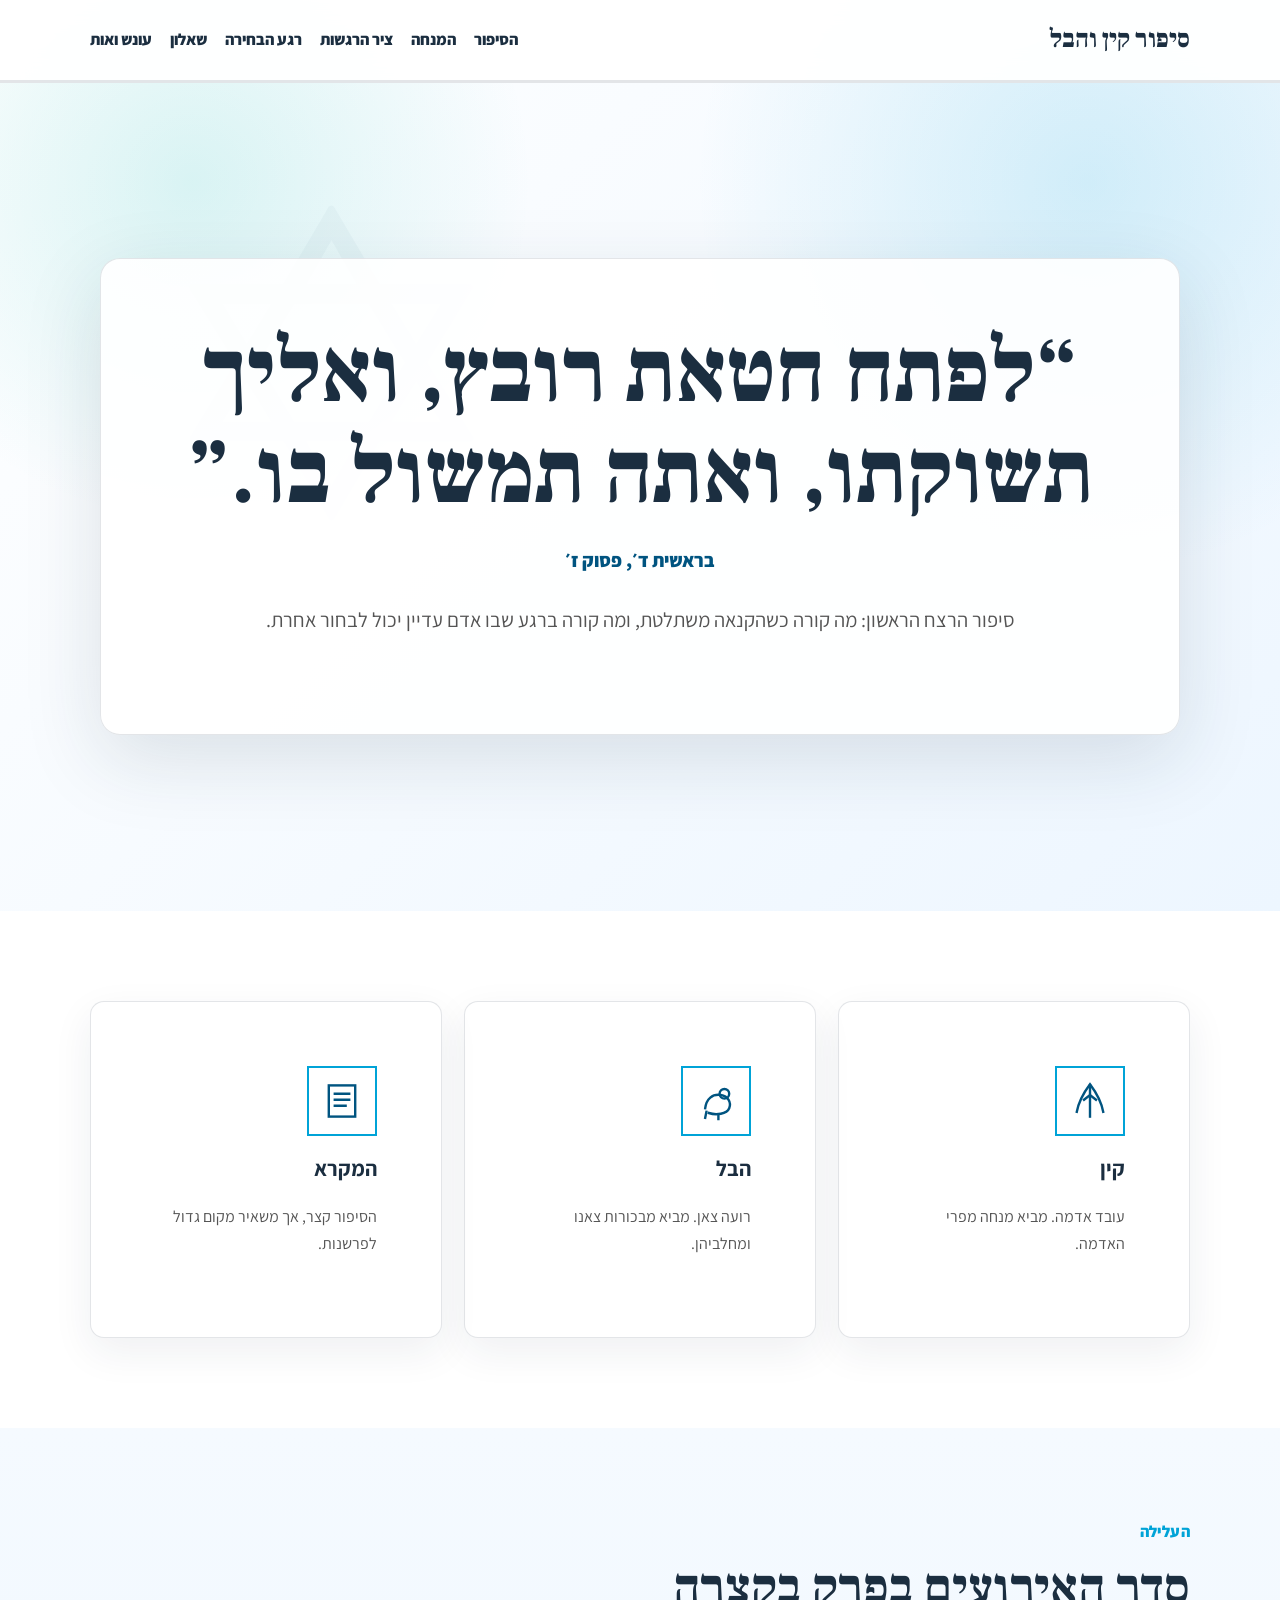
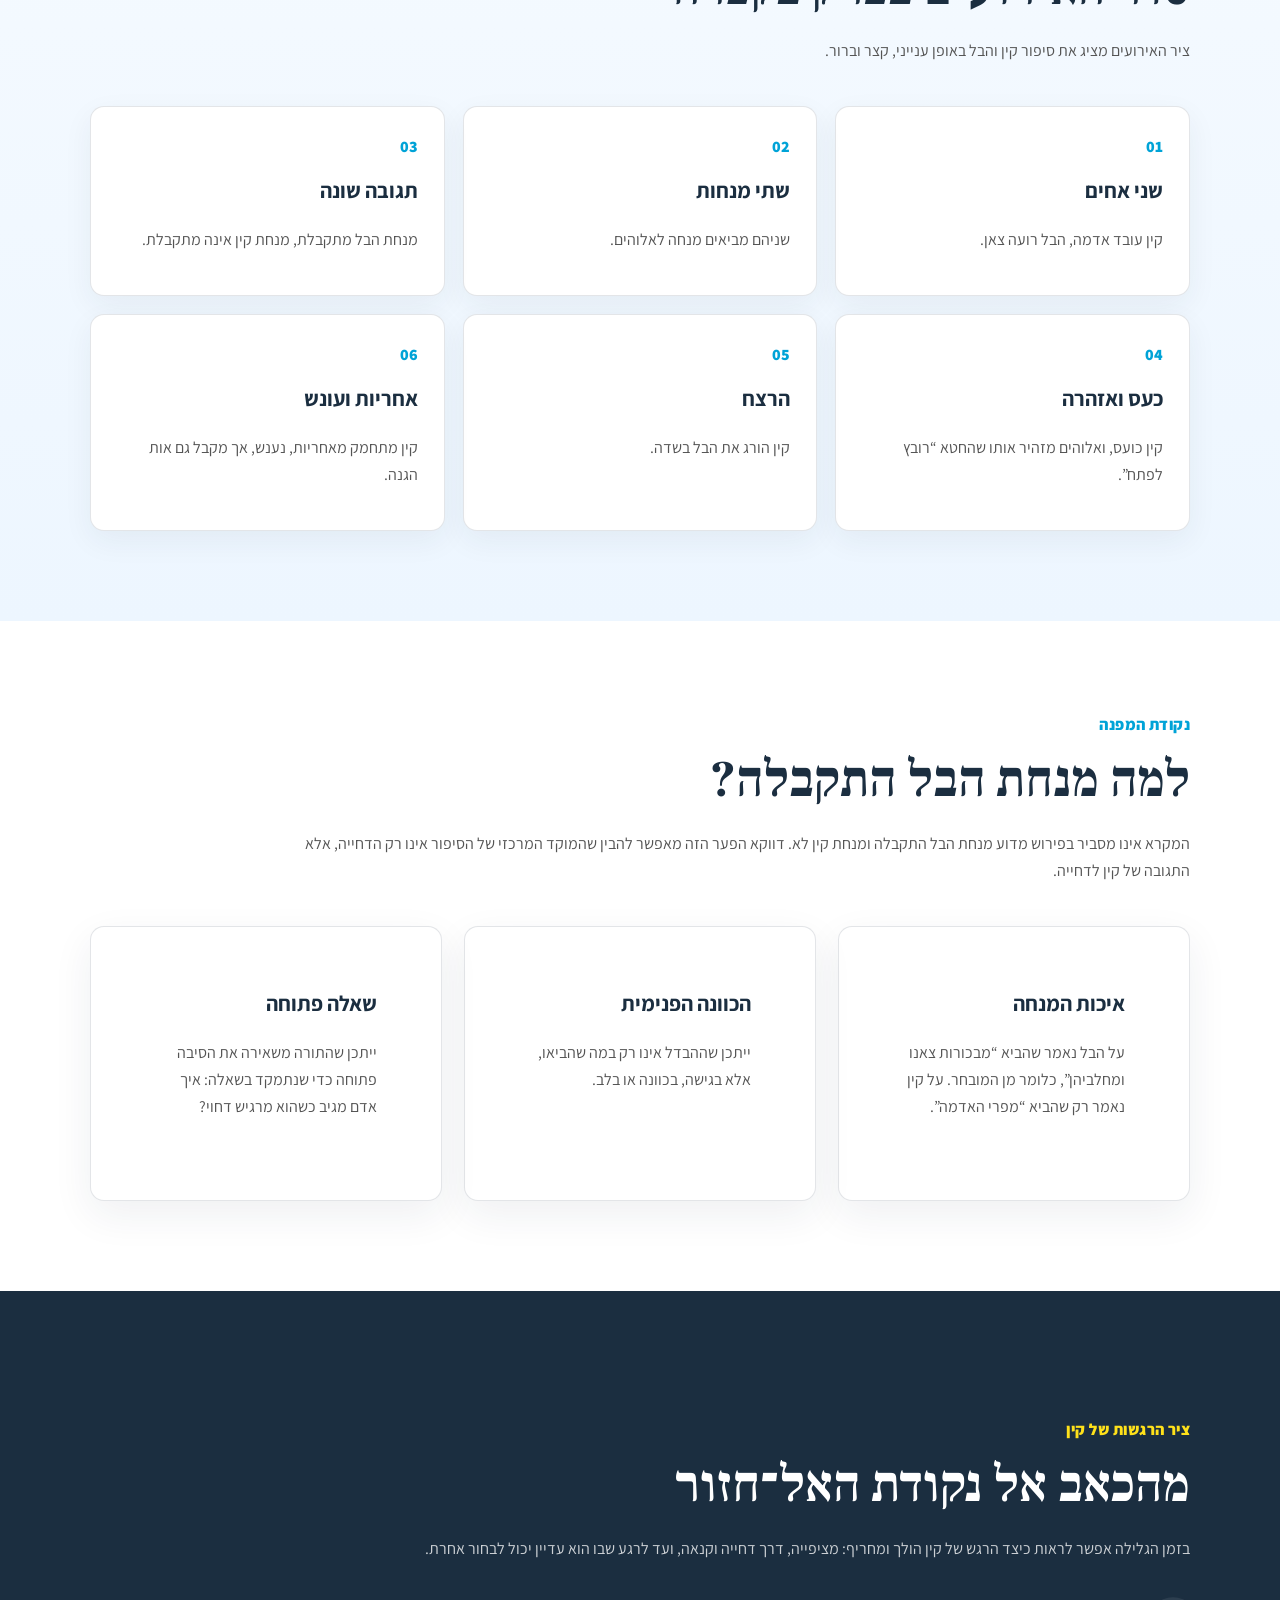
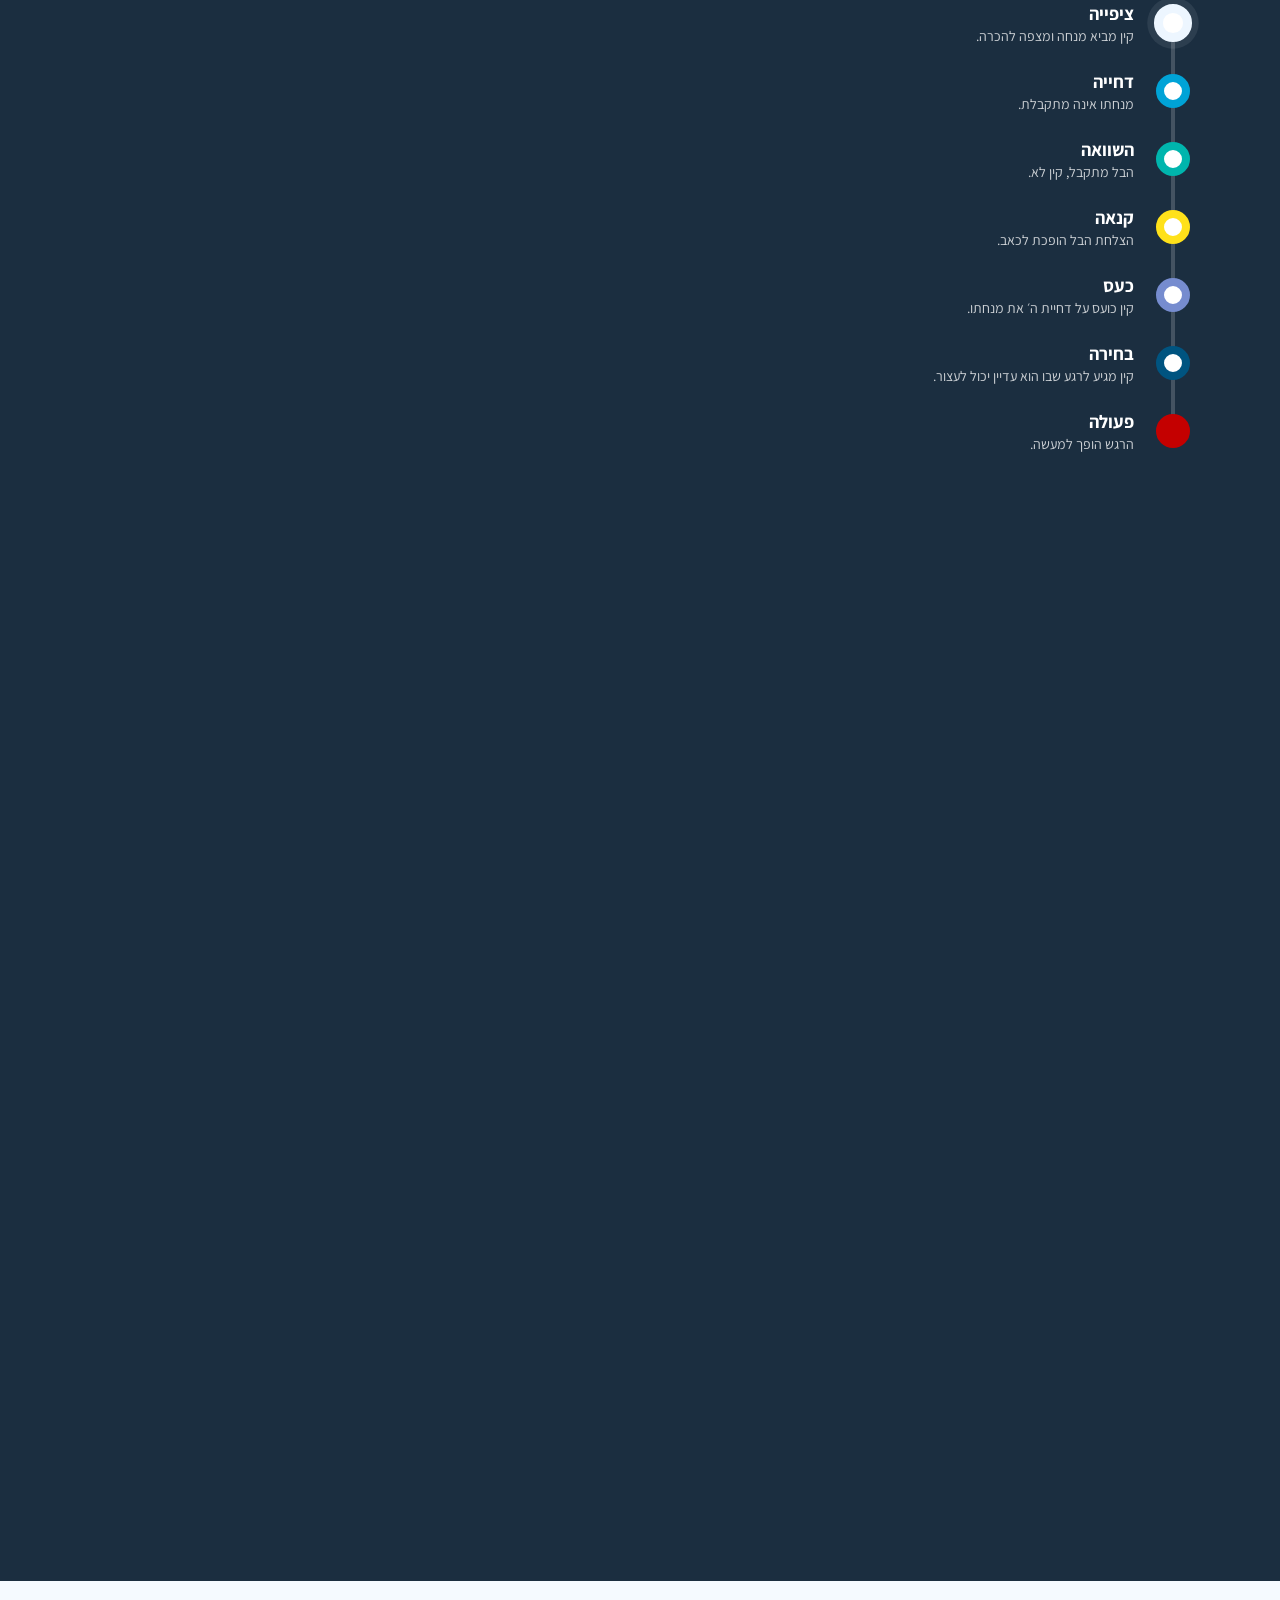
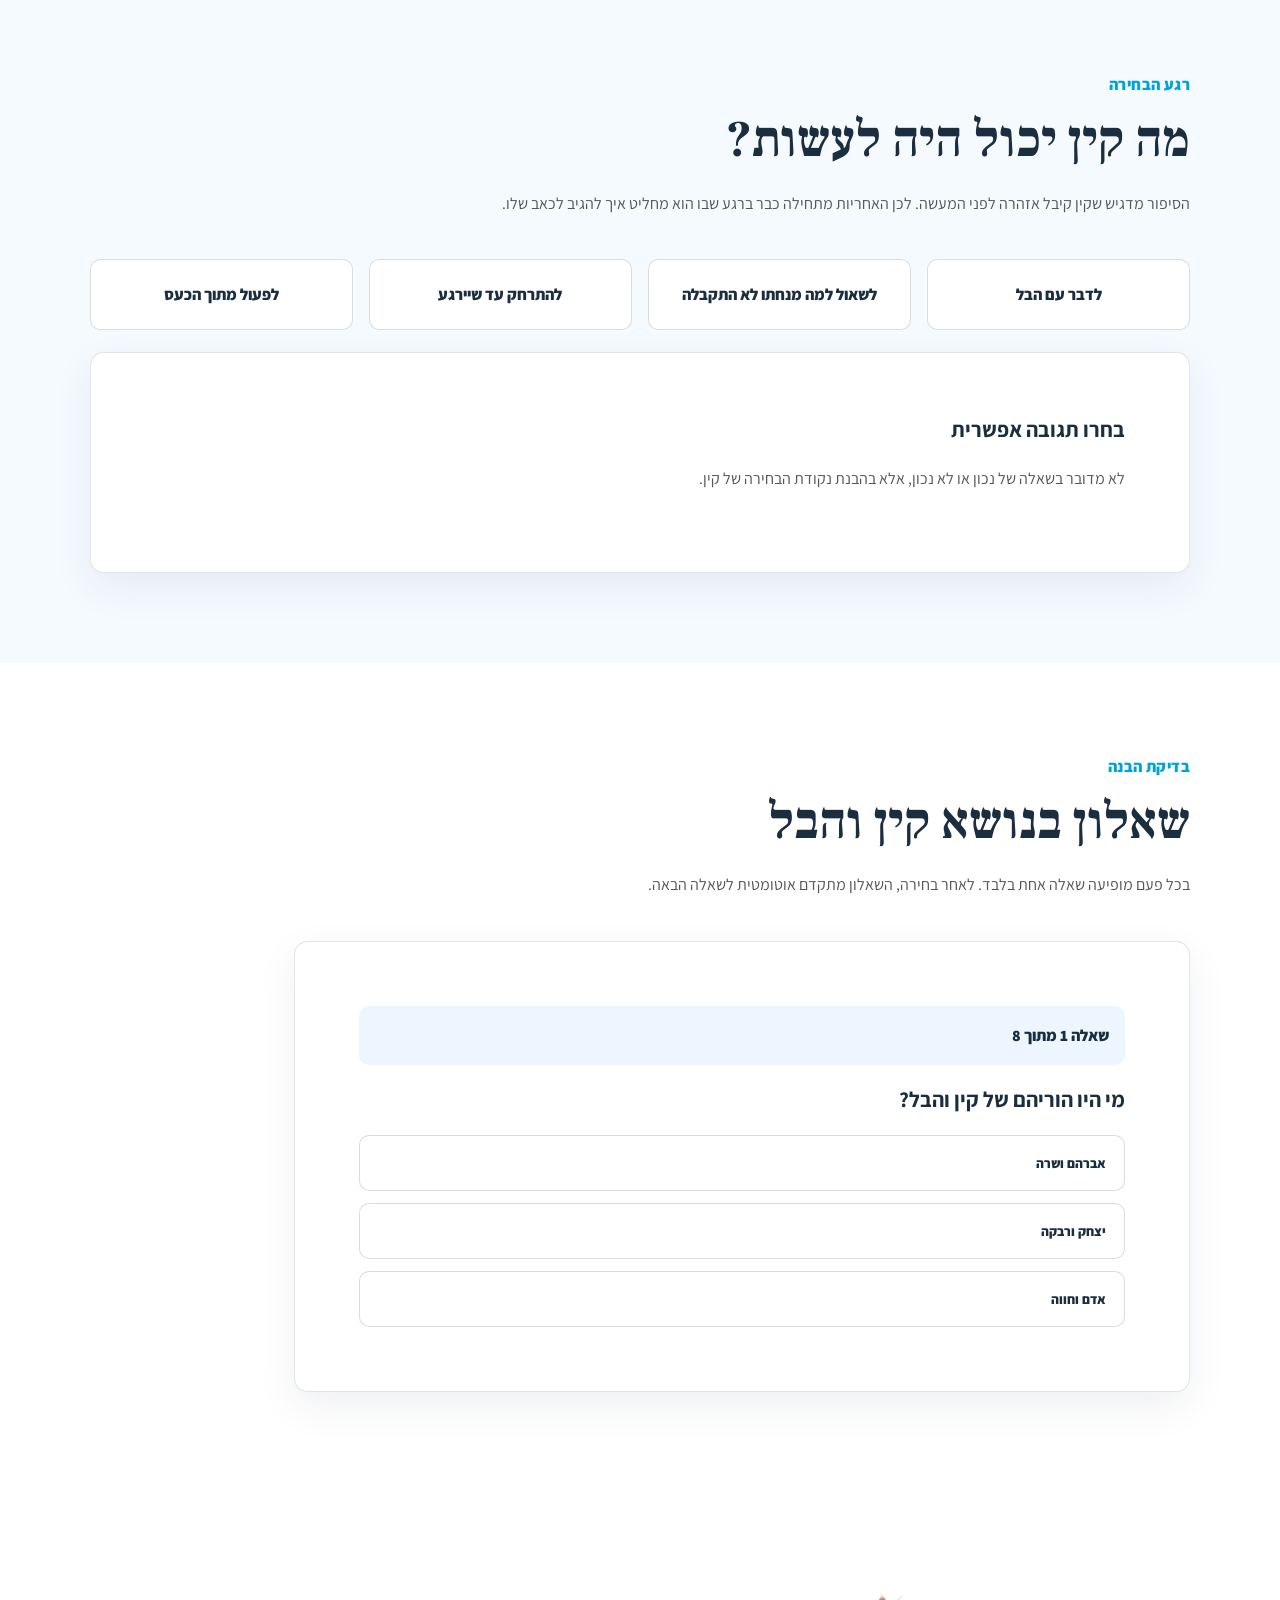
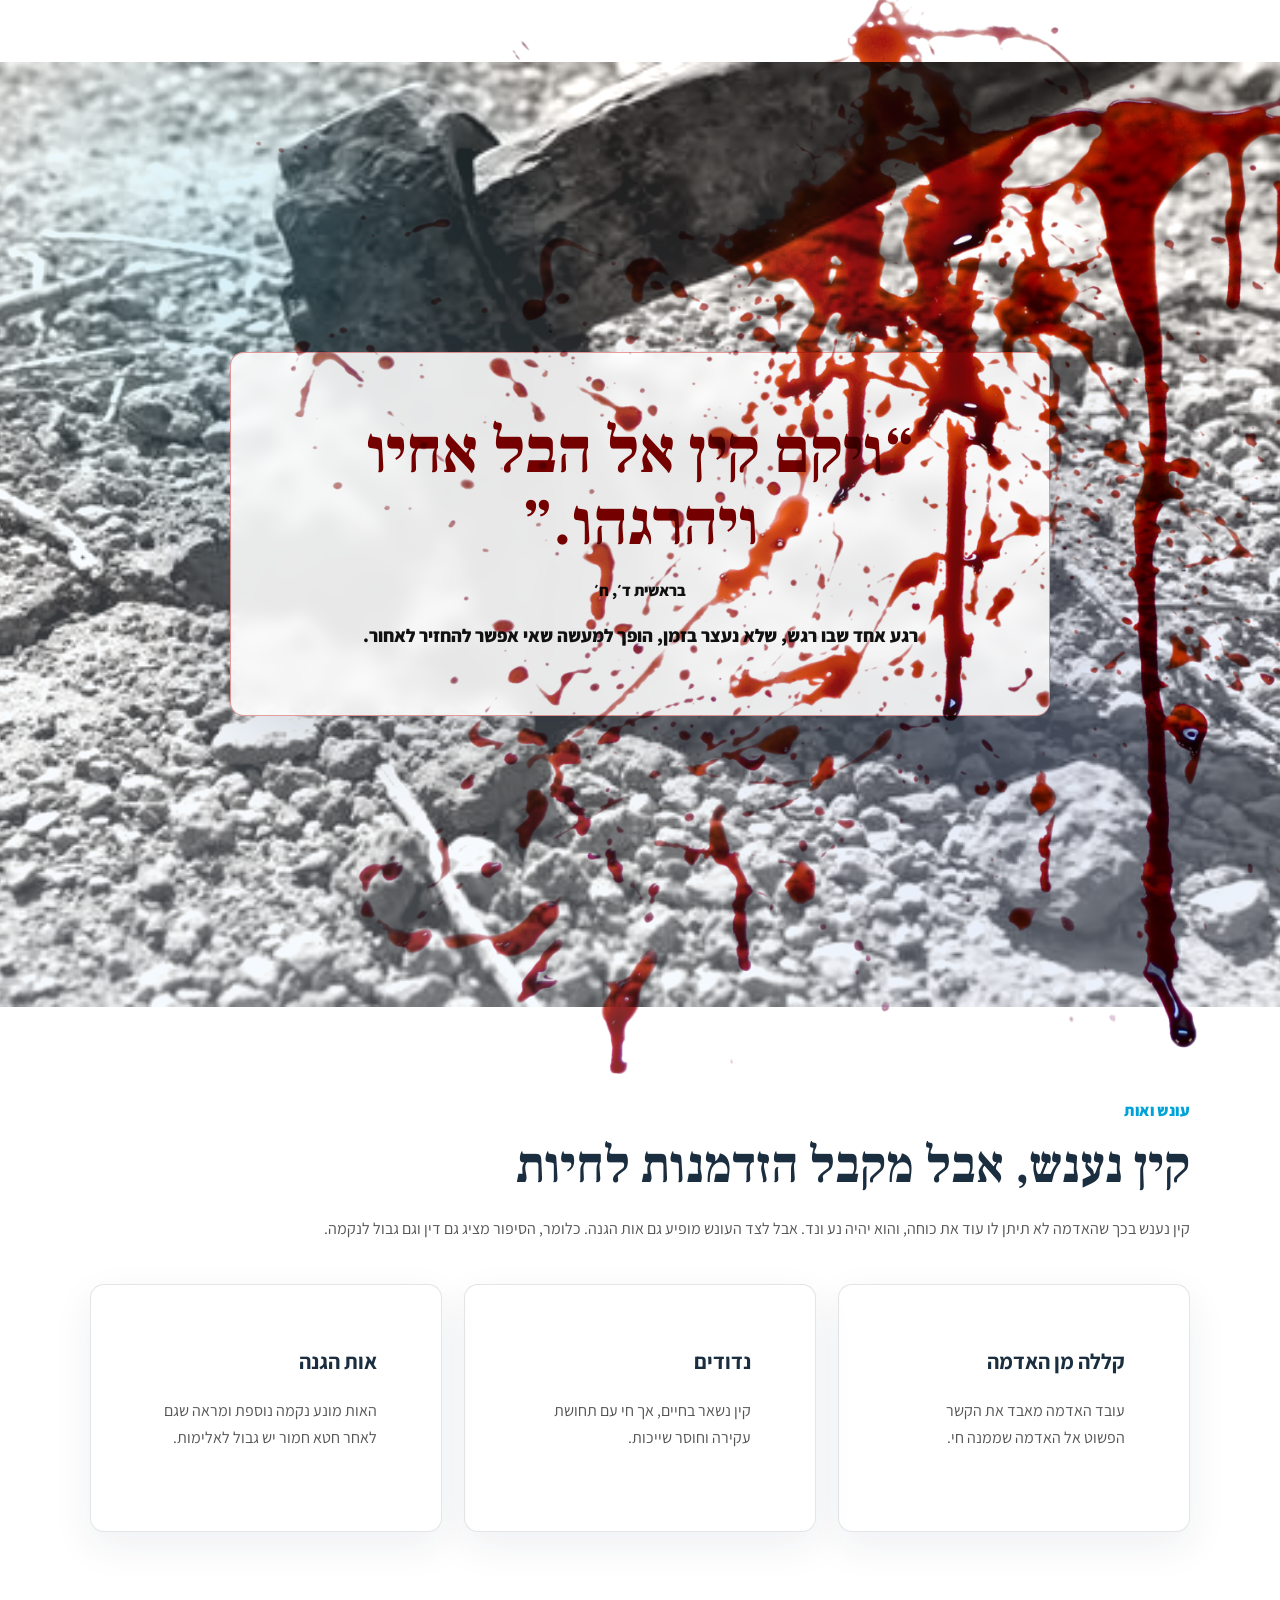
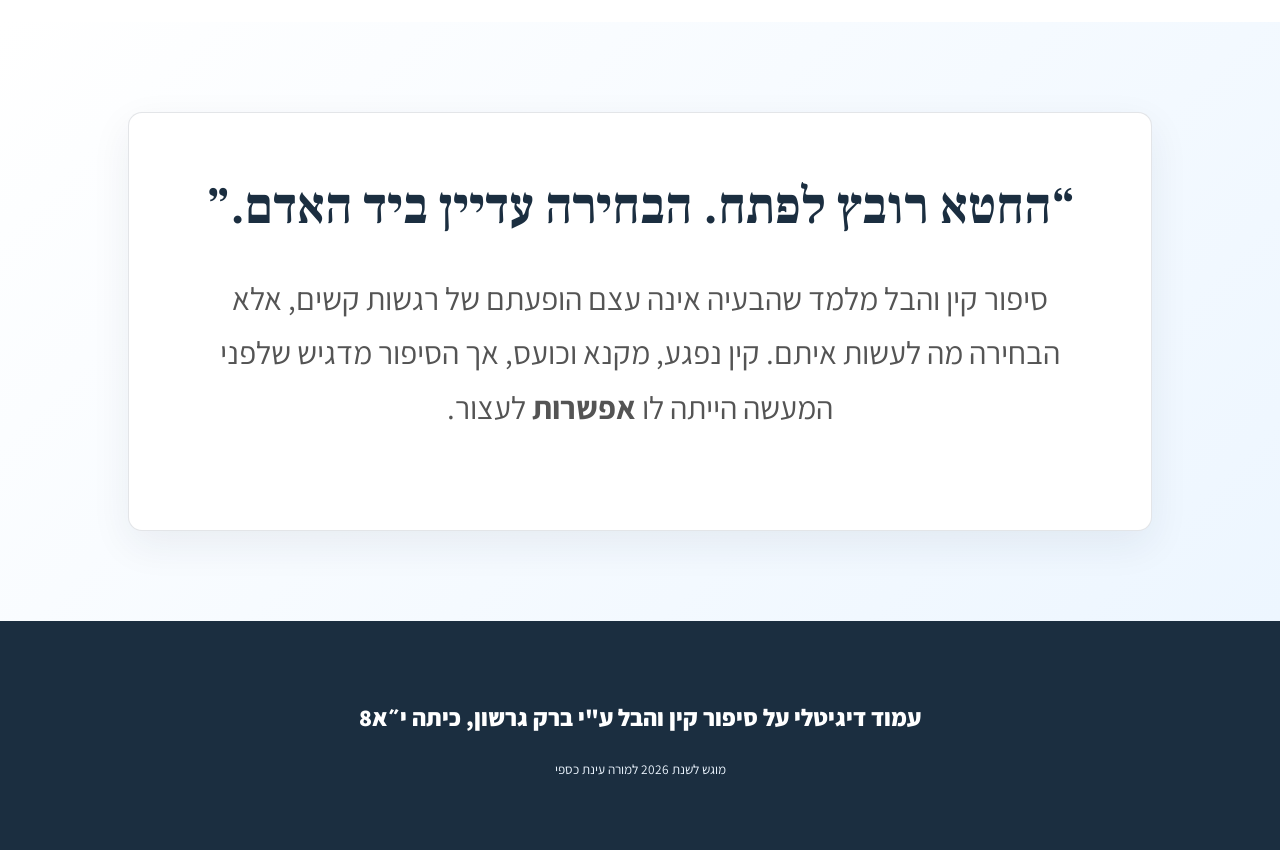
==== commit 0556a179: "Update index.html" ====
--- a/index.html
+++ b/index.html
@@ -251,7 +251,7 @@
           <article class="emotion-step danger">
             <span class="emotion-dot"></span>
             <div class="emotion-text">
-              <h3>נפילה</h3>
+              <h3>פעולה</h3>
               <p>הרגש הופך למעשה.</p>
             </div>
           </article>
@@ -367,4 +367,4 @@
 
   <script src="script.js"></script>
 </body>
-</html>+</html>
--- a/style.css
+++ b/style.css
@@ -670,7 +670,7 @@
     }
   }
 
-  @media (max-width: 850px) {
+  @media (max-width: 750px) {
     .menu-toggle {
       display: block;
     }
@@ -754,17 +754,14 @@
       padding: 80px 6%;
     }
 
-    .blood-overlay {
-      inset: -6vh -18vw;
-      width: 136vw;
-      height: 110vh;
-    }
-
-    .murder-section.visible .blood-overlay {
-      opacity: 0.36;
-    }
-
     .murder-popup {
       padding: 32px 24px;
     }
-  }+
+    .blood-overlay {
+      width: 115vw;
+      height: 100vh;
+   }
+   body {
+    overflow: hidden;
+  }
